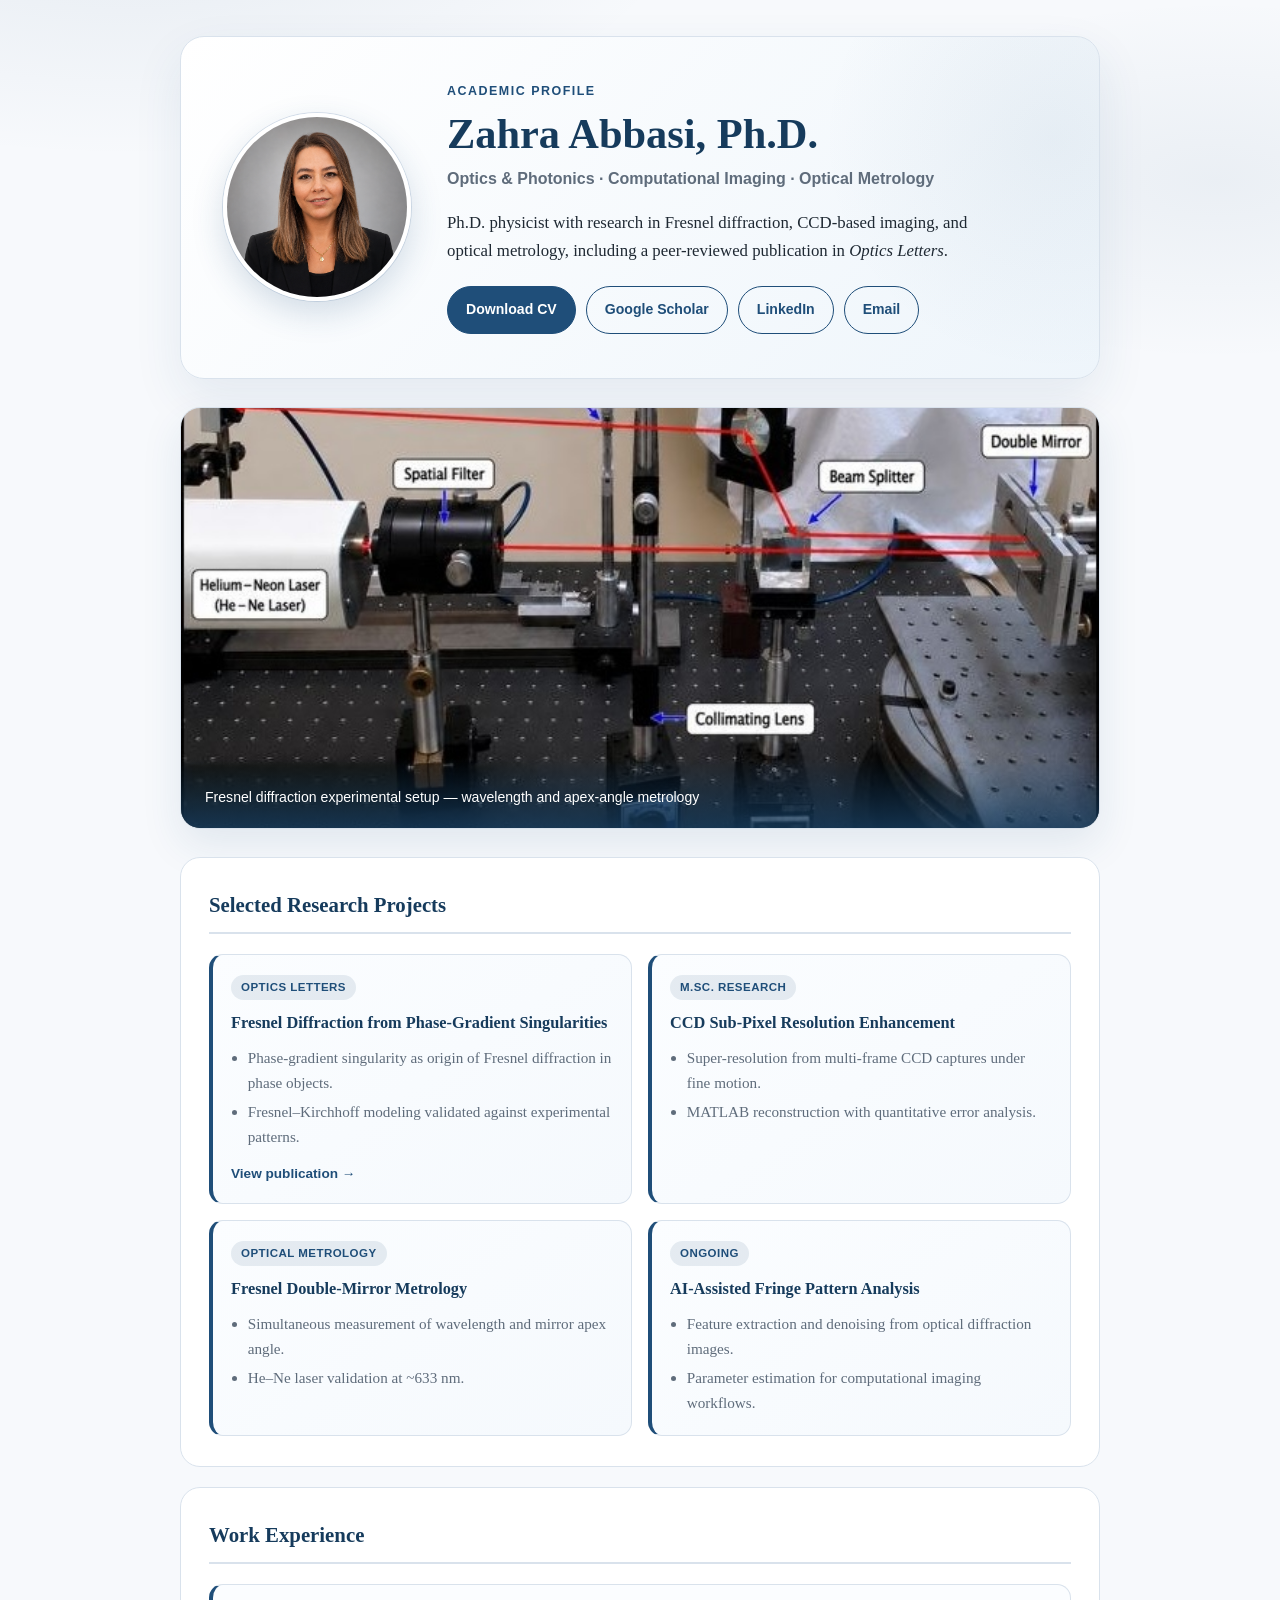
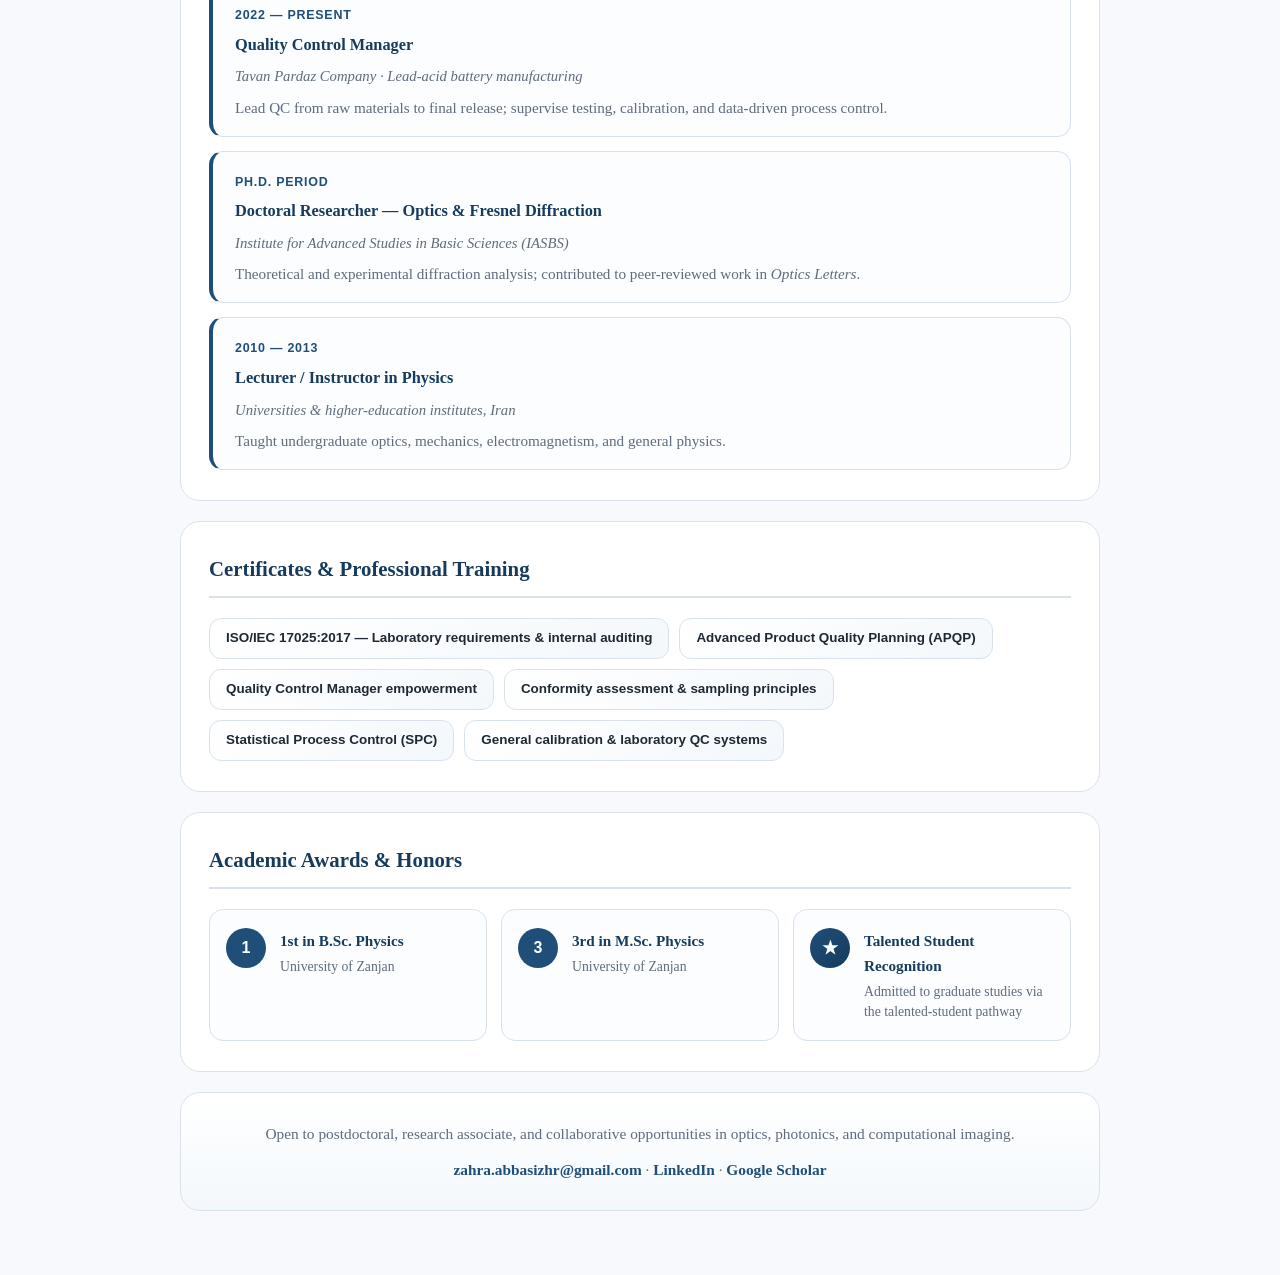
==== index.html @ 2bf6a5a3 "initial version" ====
<!DOCTYPE html>
<html lang="en">
<head>
  <meta charset="UTF-8" />
  <meta name="viewport" content="width=device-width, initial-scale=1.0" />
  <title>Zahra Abbasi, Ph.D. | Optics & Photonics</title>
  <meta
    name="description"
    content="Academic profile of Zahra Abbasi, Ph.D. — optics, photonics, computational imaging, and optical metrology."
  />
  <link rel="stylesheet" href="style.css" />
</head>
<body>
  <div class="ambient" aria-hidden="true"></div>

  <main class="page">
    <section class="hero reveal">
      <div class="hero-portrait reveal-child" style="--delay: 0.1s">
        <img
          src="resources/profile_image.png"
          alt="Zahra Abbasi, Ph.D."
          width="200"
          height="200"
          onerror="this.onerror=null;this.src='resources/profile.svg'"
        />
      </div>

      <div class="hero-content">
        <p class="eyebrow reveal-child" style="--delay: 0.15s">Academic Profile</p>
        <h1 class="reveal-child" style="--delay: 0.2s">Zahra Abbasi, Ph.D.</h1>
        <h2 class="reveal-child" style="--delay: 0.25s">
          Optics &amp; Photonics · Computational Imaging · Optical Metrology
        </h2>

        <p class="summary reveal-child" style="--delay: 0.3s">
          Ph.D. physicist with research in Fresnel diffraction, CCD-based imaging, and optical
          metrology, including a peer-reviewed publication in <em>Optics Letters</em>.
        </p>

        <div class="buttons reveal-child" style="--delay: 0.35s">
          <a href="resources/Zahra_Abbasi_Academic_CV.pdf" class="button primary" download>
            Download CV
          </a>
          <a href="https://scholar.google.ca/citations?user=mczxjv4AAAAJ" class="button" target="_blank" rel="noopener">
            Google Scholar
          </a>
          <a href="https://www.linkedin.com/in/abbasizhr/" class="button" target="_blank" rel="noopener">
            LinkedIn
          </a>
          <a href="mailto:zahra.abbasizhr@gmail.com" class="button">
            Email
          </a>
        </div>
      </div>
    </section>

    <figure class="setup reveal">
      <div class="setup-frame">
        <img
          src="resources/setup.jpeg"
          alt="Fresnel diffraction experimental setup"
          width="1200"
          height="500"
          onerror="this.onerror=null;this.src='resources/setup.svg'"
        />
        <figcaption class="setup-caption">
          Fresnel diffraction experimental setup — wavelength and apex-angle metrology
        </figcaption>
      </div>
    </figure>

    <section class="section reveal">
      <h3>Selected Research Projects</h3>
      <div class="grid projects">
        <article class="project-card reveal-child" style="--delay: 0.05s">
          <span class="tag">Optics Letters</span>
          <h4>Fresnel Diffraction from Phase-Gradient Singularities</h4>
          <ul>
            <li>Phase-gradient singularity as origin of Fresnel diffraction in phase objects.</li>
            <li>Fresnel–Kirchhoff modeling validated against experimental patterns.</li>
          </ul>
          <a href="https://doi.org/10.1364/OL.43.002840" target="_blank" rel="noopener">View publication →</a>
        </article>

        <article class="project-card reveal-child" style="--delay: 0.1s">
          <span class="tag">M.Sc. Research</span>
          <h4>CCD Sub-Pixel Resolution Enhancement</h4>
          <ul>
            <li>Super-resolution from multi-frame CCD captures under fine motion.</li>
            <li>MATLAB reconstruction with quantitative error analysis.</li>
          </ul>
        </article>

        <article class="project-card reveal-child" style="--delay: 0.15s">
          <span class="tag">Optical Metrology</span>
          <h4>Fresnel Double-Mirror Metrology</h4>
          <ul>
            <li>Simultaneous measurement of wavelength and mirror apex angle.</li>
            <li>He–Ne laser validation at ~633 nm.</li>
          </ul>
        </article>

        <article class="project-card reveal-child" style="--delay: 0.2s">
          <span class="tag">Ongoing</span>
          <h4>AI-Assisted Fringe Pattern Analysis</h4>
          <ul>
            <li>Feature extraction and denoising from optical diffraction images.</li>
            <li>Parameter estimation for computational imaging workflows.</li>
          </ul>
        </article>
      </div>
    </section>

    <section class="section reveal">
      <h3>Work Experience</h3>
      <div class="timeline">
        <article class="timeline-item reveal-child" style="--delay: 0.05s">
          <div class="timeline-meta">
            <span class="timeline-date">2022 — Present</span>
          </div>
          <h4>Quality Control Manager</h4>
          <p class="timeline-org">Tavan Pardaz Company · Lead-acid battery manufacturing</p>
          <p>Lead QC from raw materials to final release; supervise testing, calibration, and data-driven process control.</p>
        </article>

        <article class="timeline-item reveal-child" style="--delay: 0.1s">
          <div class="timeline-meta">
            <span class="timeline-date">Ph.D. period</span>
          </div>
          <h4>Doctoral Researcher — Optics &amp; Fresnel Diffraction</h4>
          <p class="timeline-org">Institute for Advanced Studies in Basic Sciences (IASBS)</p>
          <p>Theoretical and experimental diffraction analysis; contributed to peer-reviewed work in <em>Optics Letters</em>.</p>
        </article>

        <article class="timeline-item reveal-child" style="--delay: 0.15s">
          <div class="timeline-meta">
            <span class="timeline-date">2010 — 2013</span>
          </div>
          <h4>Lecturer / Instructor in Physics</h4>
          <p class="timeline-org">Universities &amp; higher-education institutes, Iran</p>
          <p>Taught undergraduate optics, mechanics, electromagnetism, and general physics.</p>
        </article>
      </div>
    </section>

    <section class="section reveal">
      <h3>Certificates &amp; Professional Training</h3>
      <div class="chip-grid">
        <span class="chip reveal-child" style="--delay: 0.05s">ISO/IEC 17025:2017 — Laboratory requirements &amp; internal auditing</span>
        <span class="chip reveal-child" style="--delay: 0.08s">Advanced Product Quality Planning (APQP)</span>
        <span class="chip reveal-child" style="--delay: 0.11s">Quality Control Manager empowerment</span>
        <span class="chip reveal-child" style="--delay: 0.14s">Conformity assessment &amp; sampling principles</span>
        <span class="chip reveal-child" style="--delay: 0.17s">Statistical Process Control (SPC)</span>
        <span class="chip reveal-child" style="--delay: 0.2s">General calibration &amp; laboratory QC systems</span>
      </div>
    </section>

    <section class="section reveal">
      <h3>Academic Awards &amp; Honors</h3>
      <div class="honors-grid">
        <article class="honor-card reveal-child" style="--delay: 0.05s">
          <span class="honor-icon" aria-hidden="true">1</span>
          <div>
            <h4>1st in B.Sc. Physics</h4>
            <p>University of Zanjan</p>
          </div>
        </article>

        <article class="honor-card reveal-child" style="--delay: 0.1s">
          <span class="honor-icon" aria-hidden="true">3</span>
          <div>
            <h4>3rd in M.Sc. Physics</h4>
            <p>University of Zanjan</p>
          </div>
        </article>

        <article class="honor-card reveal-child" style="--delay: 0.15s">
          <span class="honor-icon honor-icon-star" aria-hidden="true">★</span>
          <div>
            <h4>Talented Student Recognition</h4>
            <p>Admitted to graduate studies via the talented-student pathway</p>
          </div>
        </article>
      </div>
    </section>

    <footer class="footer reveal">
      <p>
        Open to postdoctoral, research associate, and collaborative opportunities in optics,
        photonics, and computational imaging.
      </p>
      <p class="footer-links">
        <a href="mailto:zahra.abbasizhr@gmail.com">zahra.abbasizhr@gmail.com</a>
        <span aria-hidden="true">·</span>
        <a href="https://www.linkedin.com/in/abbasizhr/" target="_blank" rel="noopener">LinkedIn</a>
        <span aria-hidden="true">·</span>
        <a href="https://scholar.google.ca/citations?user=mczxjv4AAAAJ" target="_blank" rel="noopener">Google Scholar</a>
      </p>
    </footer>
  </main>

  <script src="script.js"></script>
</body>
</html>
---- style.css ----
:root {
  --bg: #f7f9fc;
  --text: #1f2933;
  --muted: #5f6c7b;
  --accent: #1f4e79;
  --accent-dark: #163b5c;
  --accent-glow: rgba(31, 78, 121, 0.18);
  --card: #ffffff;
  --border: #d9e2ec;
  --ease-out: cubic-bezier(0.22, 1, 0.36, 1);
  --ease-spring: cubic-bezier(0.34, 1.56, 0.64, 1);
}

*,
*::before,
*::after {
  box-sizing: border-box;
}

html {
  scroll-behavior: smooth;
}

body {
  margin: 0;
  font-family: Georgia, "Times New Roman", serif;
  background: var(--bg);
  color: var(--text);
  line-height: 1.65;
  overflow-x: hidden;
}

.ambient {
  position: fixed;
  inset: 0;
  pointer-events: none;
  z-index: -1;
  background:
    radial-gradient(ellipse 80% 50% at 10% -10%, rgba(31, 78, 121, 0.08), transparent 55%),
    radial-gradient(ellipse 60% 40% at 95% 20%, rgba(31, 78, 121, 0.06), transparent 50%),
    var(--bg);
  animation: ambientShift 18s ease-in-out infinite alternate;
}

@keyframes ambientShift {
  from { opacity: 0.85; }
  to { opacity: 1; }
}

.page {
  max-width: 960px;
  margin: 0 auto;
  padding: 36px 20px 64px;
}

/* ── Hero ── */

.hero {
  display: grid;
  grid-template-columns: auto 1fr;
  gap: 36px;
  align-items: center;
  background: linear-gradient(135deg, #ffffff 0%, #eef5fb 100%);
  border: 1px solid var(--border);
  border-radius: 24px;
  padding: 44px 42px;
  margin-bottom: 28px;
  box-shadow: 0 20px 50px rgba(31, 78, 121, 0.09);
  position: relative;
  overflow: hidden;
}

.hero::after {
  content: "";
  position: absolute;
  top: -40%;
  right: -20%;
  width: 50%;
  height: 140%;
  background: radial-gradient(circle, rgba(31, 78, 121, 0.06) 0%, transparent 70%);
  pointer-events: none;
}

.hero-portrait {
  position: relative;
  z-index: 1;
  flex-shrink: 0;
}

.hero-portrait img {
  display: block;
  width: 188px;
  height: 188px;
  object-fit: cover;
  border-radius: 50%;
  border: 4px solid #ffffff;
  box-shadow:
    0 12px 32px rgba(31, 78, 121, 0.18),
    0 0 0 1px var(--border);
  transition: transform 0.5s var(--ease-out), box-shadow 0.5s var(--ease-out);
}

.hero-portrait:hover img {
  transform: scale(1.03);
  box-shadow:
    0 16px 40px rgba(31, 78, 121, 0.22),
    0 0 0 1px rgba(31, 78, 121, 0.2);
}

.hero-content {
  position: relative;
  z-index: 1;
  min-width: 0;
}

.eyebrow {
  margin: 0 0 8px;
  color: var(--accent);
  font-family: Arial, Helvetica, sans-serif;
  font-size: 0.78rem;
  font-weight: 700;
  letter-spacing: 0.12em;
  text-transform: uppercase;
}

h1 {
  margin: 0;
  font-size: 2.65rem;
  line-height: 1.12;
  color: var(--accent-dark);
}

h2 {
  margin: 10px 0 18px;
  font-family: Arial, Helvetica, sans-serif;
  font-size: 1rem;
  font-weight: 600;
  color: var(--muted);
  line-height: 1.5;
}

.summary {
  max-width: 560px;
  font-size: 1.05rem;
  margin: 0 0 22px;
}

.buttons {
  display: flex;
  flex-wrap: wrap;
  gap: 10px;
}

.button {
  display: inline-block;
  padding: 11px 18px;
  border-radius: 999px;
  border: 1px solid var(--accent);
  color: var(--accent);
  text-decoration: none;
  font-family: Arial, Helvetica, sans-serif;
  font-size: 0.88rem;
  font-weight: 700;
  transition:
    background 0.25s var(--ease-out),
    color 0.25s var(--ease-out),
    transform 0.25s var(--ease-spring),
    box-shadow 0.25s var(--ease-out),
    border-color 0.25s var(--ease-out);
}

.button:hover {
  background: var(--accent);
  color: #ffffff;
  transform: translateY(-2px);
  box-shadow: 0 8px 20px var(--accent-glow);
}

.button.primary {
  background: var(--accent);
  color: #ffffff;
  position: relative;
  overflow: hidden;
}

.button.primary::after {
  content: "";
  position: absolute;
  inset: 0;
  background: linear-gradient(
    105deg,
    transparent 40%,
    rgba(255, 255, 255, 0.22) 50%,
    transparent 60%
  );
  transform: translateX(-120%);
  transition: transform 0.6s var(--ease-out);
}

.button.primary:hover::after {
  transform: translateX(120%);
}

.button.primary:hover {
  background: var(--accent-dark);
  border-color: var(--accent-dark);
}

/* ── Setup image ── */

.setup {
  margin: 0 0 28px;
}

.setup-frame {
  position: relative;
  border-radius: 20px;
  overflow: hidden;
  border: 1px solid var(--border);
  box-shadow: 0 16px 40px rgba(31, 78, 121, 0.1);
  background: #eef5fb;
}

.setup-frame img {
  display: block;
  width: 100%;
  height: auto;
  max-height: 420px;
  object-fit: cover;
  transition: transform 8s var(--ease-out);
}

.setup-frame:hover img {
  transform: scale(1.04);
}

.setup-caption {
  position: absolute;
  bottom: 0;
  left: 0;
  right: 0;
  margin: 0;
  padding: 28px 24px 18px;
  font-family: Arial, Helvetica, sans-serif;
  font-size: 0.88rem;
  color: #ffffff;
  background: linear-gradient(to top, rgba(22, 59, 92, 0.82), transparent);
}

/* ── Sections ── */

.section {
  background: var(--card);
  border: 1px solid var(--border);
  border-radius: 20px;
  padding: 30px 28px;
  margin-bottom: 20px;
  transition: box-shadow 0.4s var(--ease-out), border-color 0.4s var(--ease-out);
}

.section:hover {
  box-shadow: 0 12px 36px rgba(31, 78, 121, 0.07);
}

h3 {
  margin: 0 0 20px;
  color: var(--accent-dark);
  font-size: 1.3rem;
  border-bottom: 2px solid var(--border);
  padding-bottom: 10px;
}

h4 {
  margin: 0 0 6px;
  color: var(--accent-dark);
  font-size: 1.02rem;
}

p {
  margin: 0 0 10px;
}

.grid {
  display: grid;
  gap: 16px;
}

.grid.projects {
  grid-template-columns: repeat(2, minmax(0, 1fr));
}

/* ── Project cards ── */

.project-card {
  border: 1px solid var(--border);
  border-left: 4px solid var(--accent);
  background: linear-gradient(145deg, #fbfdff, #f5f9fd);
  padding: 18px 18px 16px;
  border-radius: 14px;
  transition:
    transform 0.35s var(--ease-spring),
    box-shadow 0.35s var(--ease-out),
    border-color 0.35s var(--ease-out);
}

.project-card:hover {
  transform: translateY(-4px);
  box-shadow: 0 14px 32px rgba(31, 78, 121, 0.12);
  border-left-color: var(--accent-dark);
}

.tag {
  display: inline-block;
  margin-bottom: 10px;
  padding: 3px 10px;
  border-radius: 999px;
  background: rgba(31, 78, 121, 0.1);
  color: var(--accent);
  font-family: Arial, Helvetica, sans-serif;
  font-size: 0.72rem;
  font-weight: 700;
  letter-spacing: 0.04em;
  text-transform: uppercase;
}

.project-card ul {
  margin: 8px 0 0;
  padding-left: 1.1em;
  font-size: 0.95rem;
  color: var(--muted);
}

.project-card li {
  margin-bottom: 4px;
}

.project-card a {
  display: inline-block;
  margin-top: 10px;
  color: var(--accent);
  font-family: Arial, Helvetica, sans-serif;
  font-size: 0.85rem;
  font-weight: 700;
  text-decoration: none;
  transition: transform 0.2s var(--ease-out);
}

.project-card a:hover {
  text-decoration: underline;
  transform: translateX(3px);
}

/* ── Timeline (work experience) ── */

.timeline {
  display: flex;
  flex-direction: column;
  gap: 14px;
}

.timeline-item {
  position: relative;
  padding: 16px 18px 16px 22px;
  border-radius: 14px;
  background: #fbfdff;
  border: 1px solid var(--border);
  border-left: 4px solid var(--accent);
  transition:
    transform 0.3s var(--ease-out),
    box-shadow 0.3s var(--ease-out);
}

.timeline-item:hover {
  transform: translateX(4px);
  box-shadow: 0 8px 24px rgba(31, 78, 121, 0.08);
}

.timeline-meta {
  margin-bottom: 4px;
}

.timeline-date {
  font-family: Arial, Helvetica, sans-serif;
  font-size: 0.78rem;
  font-weight: 700;
  letter-spacing: 0.06em;
  text-transform: uppercase;
  color: var(--accent);
}

.timeline-org {
  font-size: 0.92rem;
  color: var(--muted);
  font-style: italic;
  margin-bottom: 6px !important;
}

.timeline-item p:last-child {
  margin-bottom: 0;
  font-size: 0.95rem;
  color: var(--muted);
}

/* ── Certificate chips ── */

.chip-grid {
  display: flex;
  flex-wrap: wrap;
  gap: 10px;
}

.chip {
  display: inline-flex;
  align-items: center;
  padding: 10px 16px;
  border-radius: 12px;
  border: 1px solid var(--border);
  background: linear-gradient(135deg, #ffffff, #f3f8fc);
  font-family: Arial, Helvetica, sans-serif;
  font-size: 0.84rem;
  font-weight: 600;
  color: var(--text);
  line-height: 1.4;
  transition:
    transform 0.3s var(--ease-spring),
    box-shadow 0.3s var(--ease-out),
    border-color 0.3s var(--ease-out),
    background 0.3s var(--ease-out);
}

.chip:hover {
  transform: translateY(-3px) scale(1.02);
  border-color: rgba(31, 78, 121, 0.35);
  box-shadow: 0 8px 20px rgba(31, 78, 121, 0.1);
  background: linear-gradient(135deg, #ffffff, #eaf2fa);
}

/* ── Honors ── */

.honors-grid {
  display: grid;
  grid-template-columns: repeat(3, minmax(0, 1fr));
  gap: 14px;
}

.honor-card {
  display: flex;
  align-items: flex-start;
  gap: 14px;
  padding: 18px 16px;
  border-radius: 14px;
  border: 1px solid var(--border);
  background: #fbfdff;
  transition:
    transform 0.35s var(--ease-spring),
    box-shadow 0.35s var(--ease-out);
}

.honor-card:hover {
  transform: translateY(-4px);
  box-shadow: 0 12px 28px rgba(31, 78, 121, 0.1);
}

.honor-icon {
  flex-shrink: 0;
  display: flex;
  align-items: center;
  justify-content: center;
  width: 40px;
  height: 40px;
  border-radius: 50%;
  background: var(--accent);
  color: #ffffff;
  font-family: Arial, Helvetica, sans-serif;
  font-size: 1rem;
  font-weight: 800;
  transition: transform 0.4s var(--ease-spring);
}

.honor-card:hover .honor-icon {
  transform: rotate(-8deg) scale(1.1);
}

.honor-icon-star {
  font-size: 1.1rem;
  background: linear-gradient(135deg, var(--accent), var(--accent-dark));
}

.honor-card h4 {
  font-size: 0.95rem;
  margin-bottom: 4px;
}

.honor-card p {
  margin: 0;
  font-size: 0.86rem;
  color: var(--muted);
  line-height: 1.45;
}

/* ── Footer ── */

.footer {
  text-align: center;
  padding: 28px 20px;
  border-radius: 20px;
  border: 1px solid var(--border);
  background: linear-gradient(180deg, #ffffff, #f3f8fc);
}

.footer p {
  margin: 0 0 10px;
  color: var(--muted);
  font-size: 0.96rem;
}

.footer-links {
  margin-bottom: 0 !important;
}

.footer a {
  color: var(--accent);
  font-weight: 700;
  text-decoration: none;
  transition: color 0.2s ease;
}

.footer a:hover {
  color: var(--accent-dark);
  text-decoration: underline;
}

/* ── Scroll & load animations ── */

.reveal,
.reveal-child {
  opacity: 0;
  transform: translateY(24px);
}

.reveal.is-visible,
.reveal.is-visible .reveal-child,
.reveal-child.is-visible {
  opacity: 1;
  transform: translateY(0);
  transition:
    opacity 0.7s var(--ease-out),
    transform 0.7s var(--ease-out);
  transition-delay: var(--delay, 0s);
}

.hero.reveal.is-visible {
  animation: heroGlow 1.2s var(--ease-out) forwards;
}

@keyframes heroGlow {
  from { box-shadow: 0 20px 50px rgba(31, 78, 121, 0.04); }
  to { box-shadow: 0 20px 50px rgba(31, 78, 121, 0.09); }
}

/* ── Responsive ── */

@media (max-width: 760px) {
  .page {
    padding: 20px 14px 48px;
  }

  .hero {
    grid-template-columns: 1fr;
    text-align: center;
    padding: 32px 24px;
    gap: 24px;
  }

  .hero-portrait {
    justify-self: center;
  }

  .hero-portrait img {
    width: 160px;
    height: 160px;
  }

  .summary {
    margin-left: auto;
    margin-right: auto;
  }

  .buttons {
    justify-content: center;
  }

  h1 {
    font-size: 2.1rem;
  }

  .grid.projects {
    grid-template-columns: 1fr;
  }

  .honors-grid {
    grid-template-columns: 1fr;
  }

  .section {
    padding: 22px 18px;
  }

  .setup-caption {
    font-size: 0.8rem;
    padding: 22px 16px 14px;
  }
}

/* ── Reduced motion ── */

@media (prefers-reduced-motion: reduce) {
  html {
    scroll-behavior: auto;
  }

  .ambient {
    animation: none;
  }

  .reveal,
  .reveal-child {
    opacity: 1;
    transform: none;
  }

  .setup-frame img,
  .hero-portrait img,
  .project-card,
  .timeline-item,
  .chip,
  .honor-card,
  .button,
  .section {
    transition: none !important;
  }

  .setup-frame:hover img {
    transform: none;
  }
}
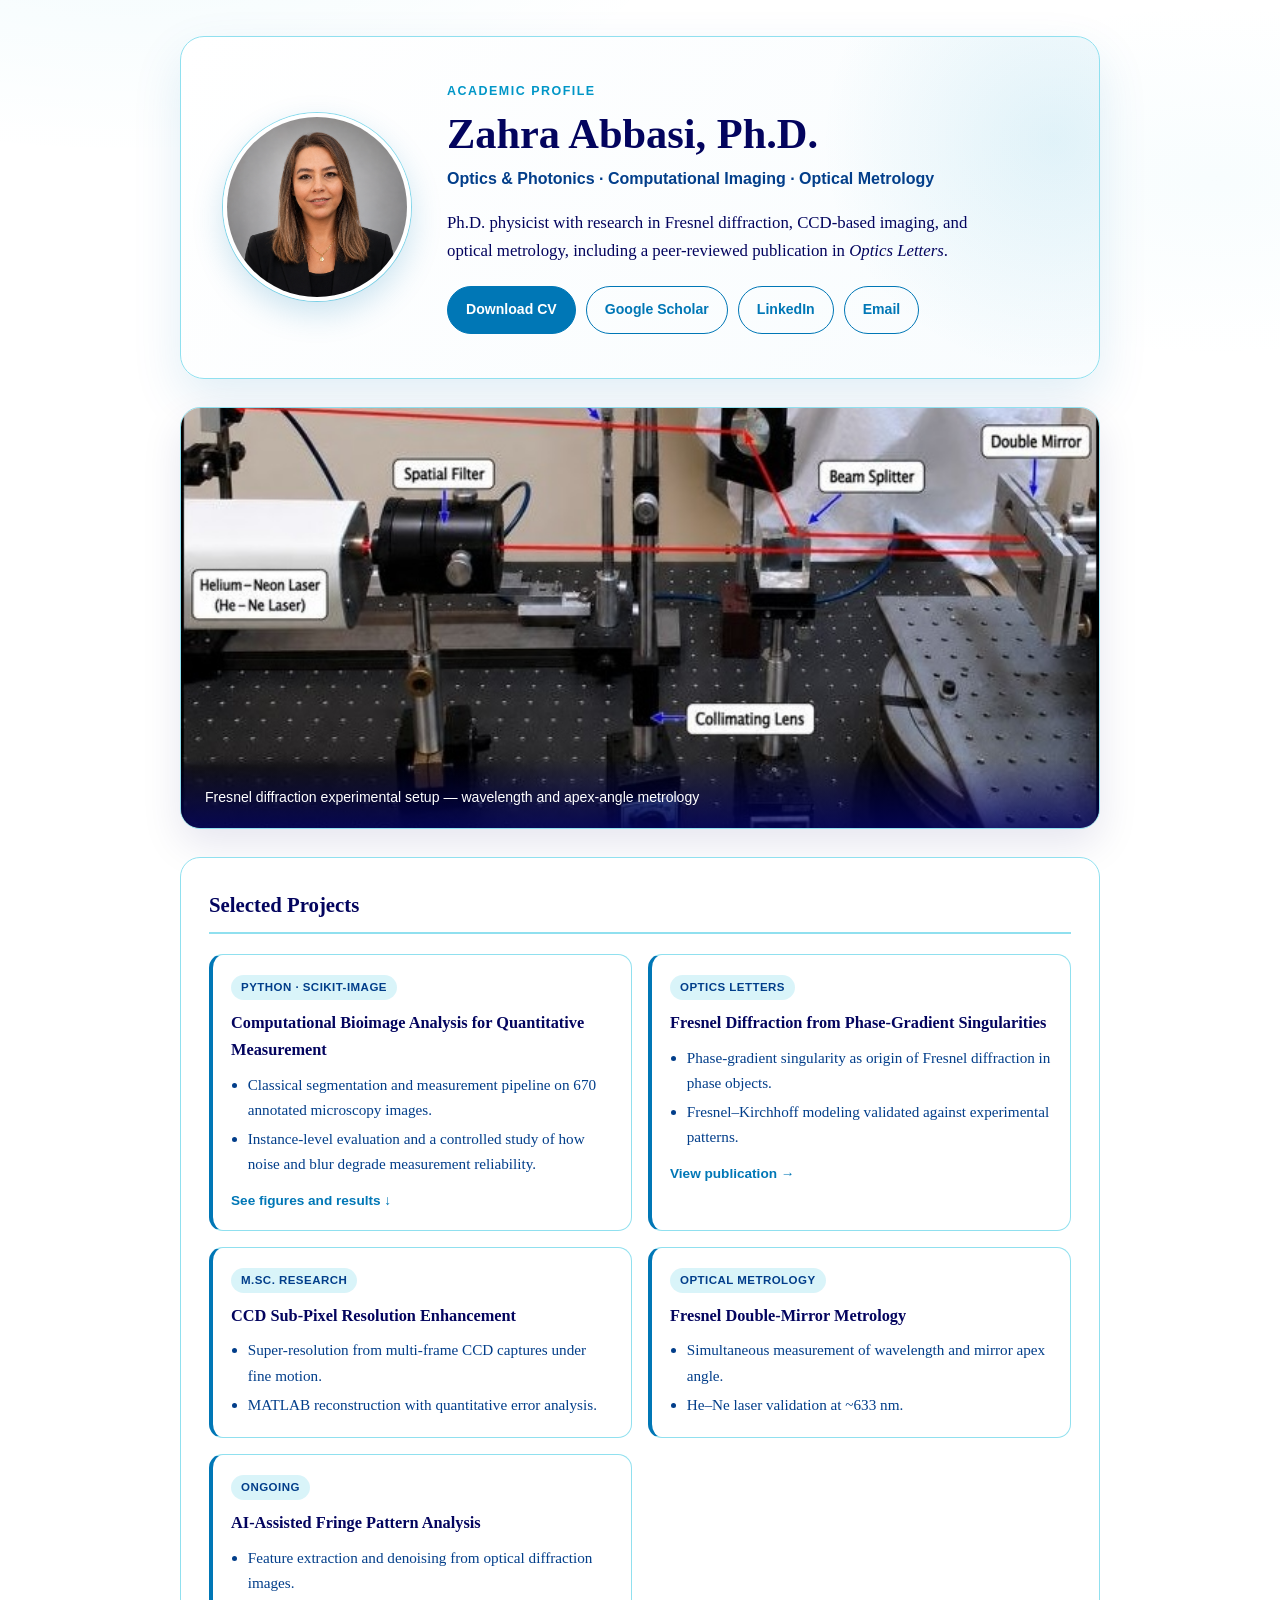
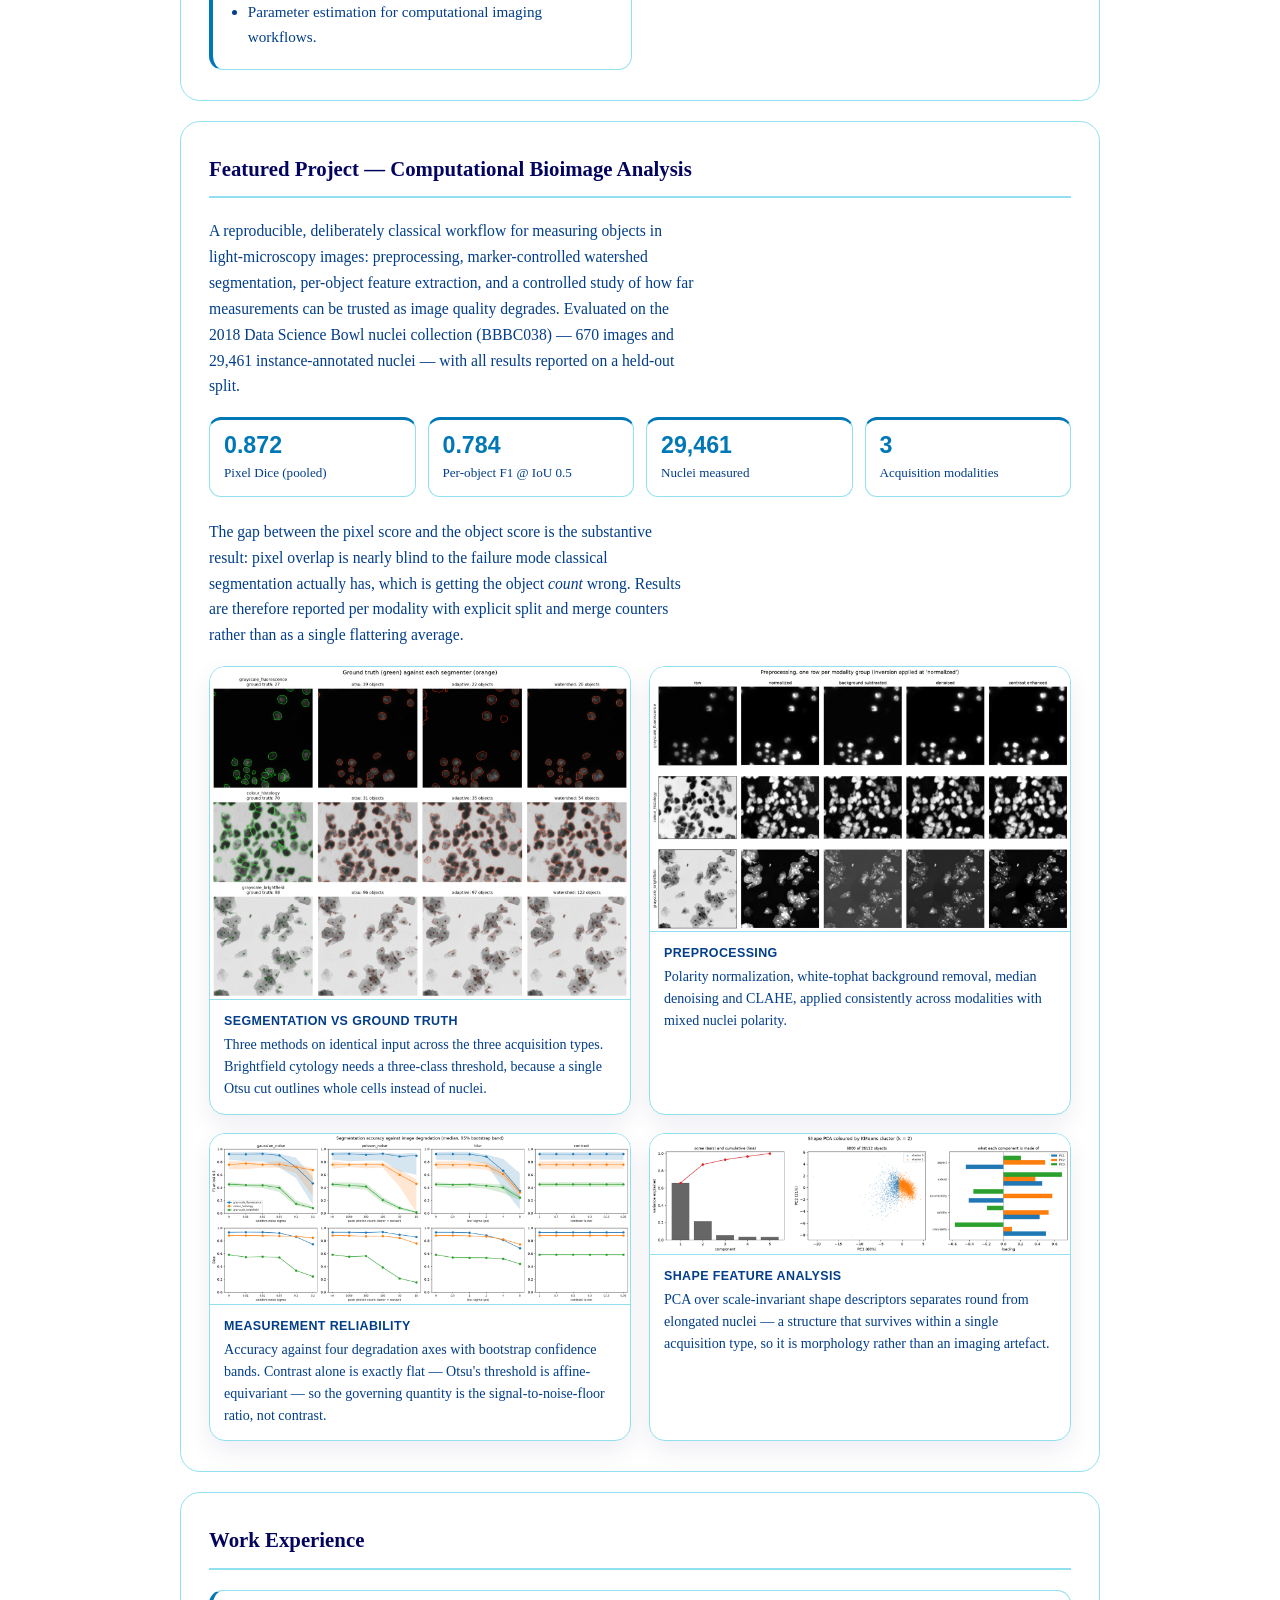
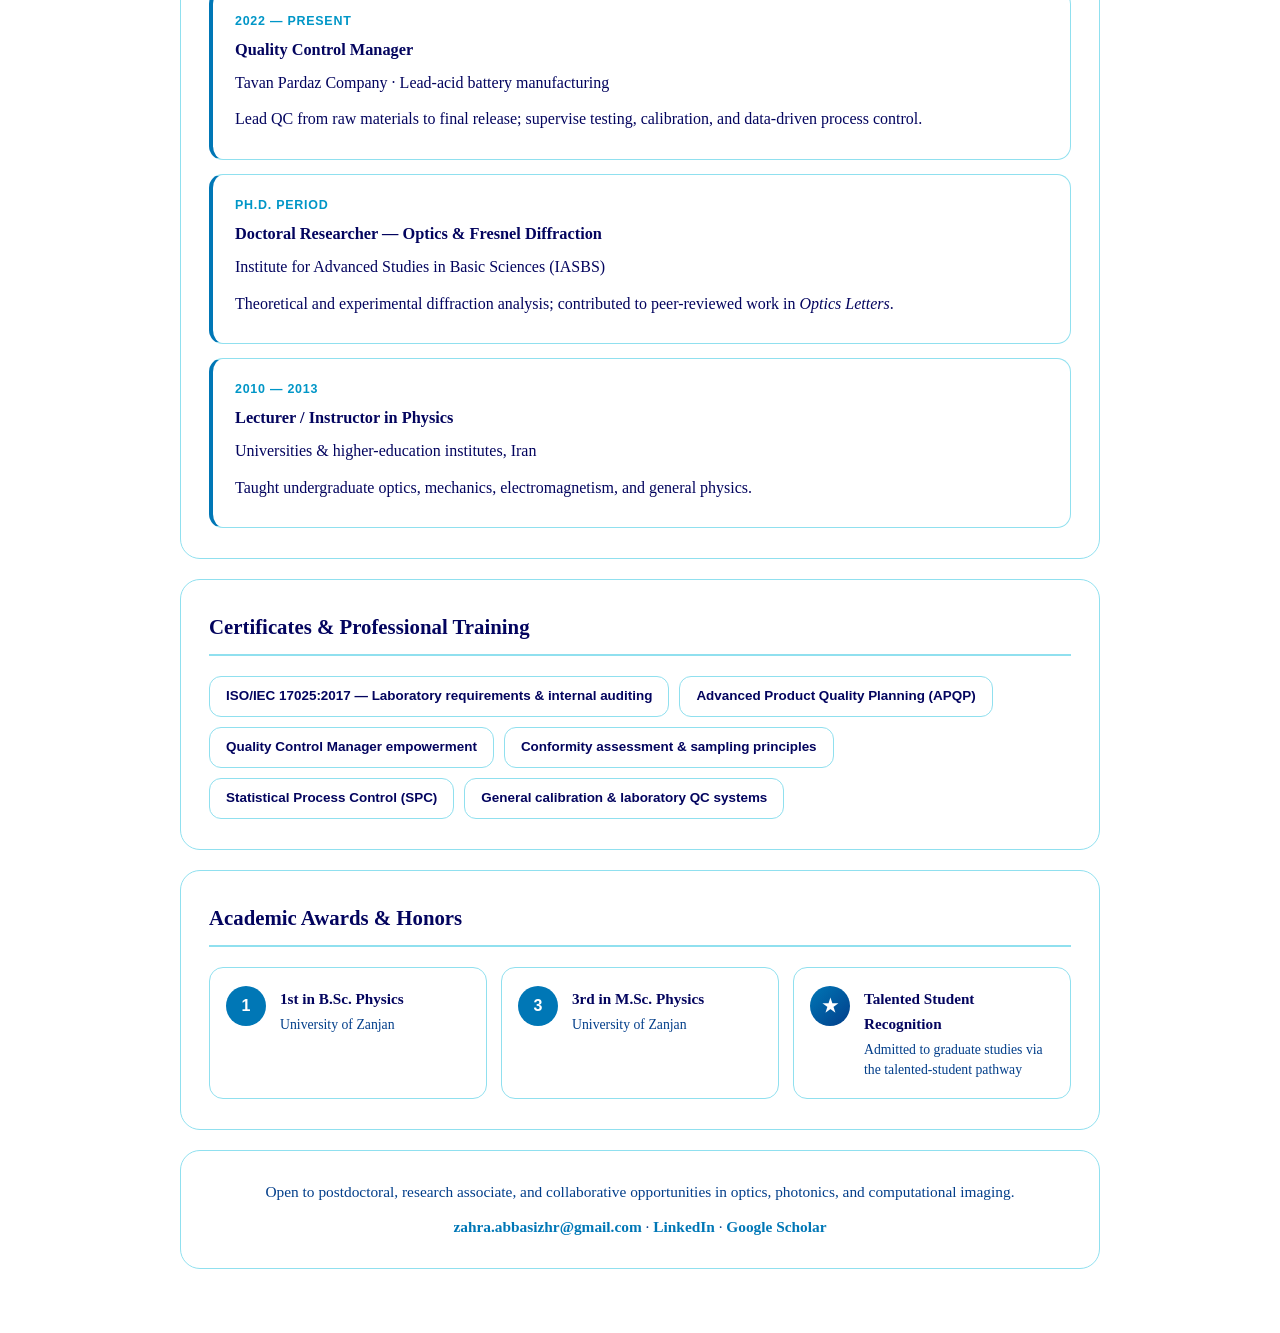
==== commit ac86fce2: "added computational bioimage analysis project with figure gallery + click-to-enlarge lightbox + rena" ====
--- a/index.html
+++ b/index.html
@@ -8,6 +8,8 @@
     name="description"
     content="Academic profile of Zahra Abbasi, Ph.D. — optics, photonics, computational imaging, and optical metrology."
   />
+  <link rel="icon" href="favicon.svg" type="image/svg+xml" />
+  <link rel="apple-touch-icon" href="favicon.svg" />
   <link rel="stylesheet" href="style.css" />
 </head>
 <body>
@@ -70,9 +72,19 @@
     </figure>
 
     <section class="section reveal">
-      <h3>Selected Research Projects</h3>
+      <h3>Selected Projects</h3>
       <div class="grid projects">
         <article class="project-card reveal-child" style="--delay: 0.05s">
+          <span class="tag">Python · scikit-image</span>
+          <h4>Computational Bioimage Analysis for Quantitative Measurement</h4>
+          <ul>
+            <li>Classical segmentation and measurement pipeline on 670 annotated microscopy images.</li>
+            <li>Instance-level evaluation and a controlled study of how noise and blur degrade measurement reliability.</li>
+          </ul>
+          <a href="#bioimage">See figures and results &darr;</a>
+        </article>
+
+        <article class="project-card reveal-child" style="--delay: 0.1s">
           <span class="tag">Optics Letters</span>
           <h4>Fresnel Diffraction from Phase-Gradient Singularities</h4>
           <ul>
@@ -82,7 +94,7 @@
           <a href="https://doi.org/10.1364/OL.43.002840" target="_blank" rel="noopener">View publication →</a>
         </article>
 
-        <article class="project-card reveal-child" style="--delay: 0.1s">
+        <article class="project-card reveal-child" style="--delay: 0.15s">
           <span class="tag">M.Sc. Research</span>
           <h4>CCD Sub-Pixel Resolution Enhancement</h4>
           <ul>
@@ -91,7 +103,7 @@
           </ul>
         </article>
 
-        <article class="project-card reveal-child" style="--delay: 0.15s">
+        <article class="project-card reveal-child" style="--delay: 0.2s">
           <span class="tag">Optical Metrology</span>
           <h4>Fresnel Double-Mirror Metrology</h4>
           <ul>
@@ -100,7 +112,7 @@
           </ul>
         </article>
 
-        <article class="project-card reveal-child" style="--delay: 0.2s">
+        <article class="project-card reveal-child" style="--delay: 0.25s">
           <span class="tag">Ongoing</span>
           <h4>AI-Assisted Fringe Pattern Analysis</h4>
           <ul>
@@ -108,6 +120,92 @@
             <li>Parameter estimation for computational imaging workflows.</li>
           </ul>
         </article>
+      </div>
+    </section>
+
+    <section class="section reveal" id="bioimage">
+      <h3>Featured Project — Computational Bioimage Analysis</h3>
+      <p class="section-intro">
+        A reproducible, deliberately classical workflow for measuring objects in light-microscopy
+        images: preprocessing, marker-controlled watershed segmentation, per-object feature
+        extraction, and a controlled study of how far measurements can be trusted as image quality
+        degrades. Evaluated on the 2018 Data Science Bowl nuclei collection (BBBC038) — 670 images
+        and 29,461 instance-annotated nuclei — with all results reported on a held-out split.
+      </p>
+
+      <div class="metric-row">
+        <div class="metric reveal-child" style="--delay: 0.05s">
+          <span class="metric-value">0.872</span>
+          <span class="metric-label">Pixel Dice (pooled)</span>
+        </div>
+        <div class="metric reveal-child" style="--delay: 0.08s">
+          <span class="metric-value">0.784</span>
+          <span class="metric-label">Per-object F1 @ IoU 0.5</span>
+        </div>
+        <div class="metric reveal-child" style="--delay: 0.11s">
+          <span class="metric-value">29,461</span>
+          <span class="metric-label">Nuclei measured</span>
+        </div>
+        <div class="metric reveal-child" style="--delay: 0.14s">
+          <span class="metric-value">3</span>
+          <span class="metric-label">Acquisition modalities</span>
+        </div>
+      </div>
+
+      <p class="section-intro">
+        The gap between the pixel score and the object score is the substantive result: pixel
+        overlap is nearly blind to the failure mode classical segmentation actually has, which is
+        getting the object <em>count</em> wrong. Results are therefore reported per modality with
+        explicit split and merge counters rather than as a single flattering average.
+      </p>
+
+      <div class="figure-grid">
+        <figure class="figure-card reveal-child" style="--delay: 0.05s">
+          <button type="button" class="figure-zoom" aria-label="Enlarge: segmentation compared against ground truth">
+            <img src="resources/bioimage_segmentation.jpg" alt="Ground-truth nuclei outlines compared against three segmentation methods across fluorescence, histology and brightfield images" loading="lazy" />
+          </button>
+          <figcaption>
+            <strong>Segmentation vs ground truth</strong>
+            Three methods on identical input across the three acquisition types. Brightfield
+            cytology needs a three-class threshold, because a single Otsu cut outlines whole cells
+            instead of nuclei.
+          </figcaption>
+        </figure>
+
+        <figure class="figure-card reveal-child" style="--delay: 0.1s">
+          <button type="button" class="figure-zoom" aria-label="Enlarge: preprocessing stages">
+            <img src="resources/bioimage_preprocessing.jpg" alt="Raw, normalized, background-corrected, denoised and contrast-enhanced versions of a microscopy image" loading="lazy" />
+          </button>
+          <figcaption>
+            <strong>Preprocessing</strong>
+            Polarity normalization, white-tophat background removal, median denoising and CLAHE,
+            applied consistently across modalities with mixed nuclei polarity.
+          </figcaption>
+        </figure>
+
+        <figure class="figure-card reveal-child" style="--delay: 0.15s">
+          <button type="button" class="figure-zoom" aria-label="Enlarge: measurement reliability curves">
+            <img src="resources/bioimage_robustness.png" alt="Segmentation accuracy curves against increasing noise, blur and contrast reduction, with bootstrap confidence bands" loading="lazy" />
+          </button>
+          <figcaption>
+            <strong>Measurement reliability</strong>
+            Accuracy against four degradation axes with bootstrap confidence bands. Contrast alone
+            is exactly flat — Otsu's threshold is affine-equivariant — so the governing quantity is
+            the signal-to-noise-floor ratio, not contrast.
+          </figcaption>
+        </figure>
+
+        <figure class="figure-card reveal-child" style="--delay: 0.2s">
+          <button type="button" class="figure-zoom" aria-label="Enlarge: shape feature analysis">
+            <img src="resources/bioimage_pca.png" alt="Principal component analysis of nucleus shape features with k-means clusters" loading="lazy" />
+          </button>
+          <figcaption>
+            <strong>Shape feature analysis</strong>
+            PCA over scale-invariant shape descriptors separates round from elongated nuclei — a
+            structure that survives within a single acquisition type, so it is morphology rather
+            than an imaging artefact.
+          </figcaption>
+        </figure>
       </div>
     </section>
 
@@ -199,6 +297,14 @@
     </footer>
   </main>
 
+  <div class="lightbox" id="lightbox" hidden>
+    <button type="button" class="lightbox-close" id="lightbox-close" aria-label="Close enlarged image">&times;</button>
+    <figure class="lightbox-inner">
+      <img id="lightbox-img" src="" alt="" />
+      <figcaption id="lightbox-caption"></figcaption>
+    </figure>
+  </div>
+
   <script src="script.js"></script>
 </body>
 </html>
--- a/style.css
+++ b/style.css
@@ -1,12 +1,23 @@
 :root {
-  --bg: #f7f9fc;
-  --text: #1f2933;
-  --muted: #5f6c7b;
-  --accent: #1f4e79;
-  --accent-dark: #163b5c;
-  --accent-glow: rgba(31, 78, 121, 0.18);
+  --deep-twilight: #03045e;
+  --french-blue: #023e8a;
+  --bright-teal: #0077b6;
+  --blue-green: #0096c7;
+  --turquoise: #00b4d8;
+  --sky-aqua: #48cae4;
+  --frosted-blue: #90e0ef;
+  --frosted-blue-light: #ade8f4;
+  --light-cyan: #caf0f8;
+
+  --bg: #ffffff;
+  --text: var(--deep-twilight);
+  --muted: var(--french-blue);
+  --accent: var(--bright-teal);
+  --accent-dark: var(--deep-twilight);
+  --accent-mid: var(--blue-green);
+  --accent-glow: rgba(0, 119, 182, 0.22);
   --card: #ffffff;
-  --border: #d9e2ec;
+  --border: var(--frosted-blue);
   --ease-out: cubic-bezier(0.22, 1, 0.36, 1);
   --ease-spring: cubic-bezier(0.34, 1.56, 0.64, 1);
 }
@@ -36,8 +47,8 @@
   pointer-events: none;
   z-index: -1;
   background:
-    radial-gradient(ellipse 80% 50% at 10% -10%, rgba(31, 78, 121, 0.08), transparent 55%),
-    radial-gradient(ellipse 60% 40% at 95% 20%, rgba(31, 78, 121, 0.06), transparent 50%),
+    radial-gradient(ellipse 80% 50% at 10% -10%, rgba(0, 180, 216, 0.05), transparent 55%),
+    radial-gradient(ellipse 60% 40% at 95% 20%, rgba(72, 202, 228, 0.04), transparent 50%),
     var(--bg);
   animation: ambientShift 18s ease-in-out infinite alternate;
 }
@@ -60,12 +71,12 @@
   grid-template-columns: auto 1fr;
   gap: 36px;
   align-items: center;
-  background: linear-gradient(135deg, #ffffff 0%, #eef5fb 100%);
+  background: linear-gradient(135deg, #ffffff 0%, #f8fcfe 100%);
   border: 1px solid var(--border);
   border-radius: 24px;
   padding: 44px 42px;
   margin-bottom: 28px;
-  box-shadow: 0 20px 50px rgba(31, 78, 121, 0.09);
+  box-shadow: 0 20px 50px rgba(3, 4, 94, 0.08);
   position: relative;
   overflow: hidden;
 }
@@ -77,7 +88,7 @@
   right: -20%;
   width: 50%;
   height: 140%;
-  background: radial-gradient(circle, rgba(31, 78, 121, 0.06) 0%, transparent 70%);
+  background: radial-gradient(circle, rgba(0, 150, 199, 0.1) 0%, transparent 70%);
   pointer-events: none;
 }
 
@@ -95,7 +106,7 @@
   border-radius: 50%;
   border: 4px solid #ffffff;
   box-shadow:
-    0 12px 32px rgba(31, 78, 121, 0.18),
+    0 12px 32px rgba(0, 119, 182, 0.2),
     0 0 0 1px var(--border);
   transition: transform 0.5s var(--ease-out), box-shadow 0.5s var(--ease-out);
 }
@@ -103,8 +114,8 @@
 .hero-portrait:hover img {
   transform: scale(1.03);
   box-shadow:
-    0 16px 40px rgba(31, 78, 121, 0.22),
-    0 0 0 1px rgba(31, 78, 121, 0.2);
+    0 16px 40px rgba(0, 119, 182, 0.28),
+    0 0 0 1px rgba(0, 150, 199, 0.35);
 }
 
 .hero-content {
@@ -115,7 +126,7 @@
 
 .eyebrow {
   margin: 0 0 8px;
-  color: var(--accent);
+  color: var(--blue-green);
   font-family: Arial, Helvetica, sans-serif;
   font-size: 0.78rem;
   font-weight: 700;
@@ -202,8 +213,8 @@
 }
 
 .button.primary:hover {
-  background: var(--accent-dark);
-  border-color: var(--accent-dark);
+  background: var(--french-blue);
+  border-color: var(--french-blue);
 }
 
 /* ── Setup image ── */
@@ -217,8 +228,8 @@
   border-radius: 20px;
   overflow: hidden;
   border: 1px solid var(--border);
-  box-shadow: 0 16px 40px rgba(31, 78, 121, 0.1);
-  background: #eef5fb;
+  box-shadow: 0 16px 40px rgba(3, 4, 94, 0.1);
+  background: #ffffff;
 }
 
 .setup-frame img {
@@ -244,7 +255,7 @@
   font-family: Arial, Helvetica, sans-serif;
   font-size: 0.88rem;
   color: #ffffff;
-  background: linear-gradient(to top, rgba(22, 59, 92, 0.82), transparent);
+  background: linear-gradient(to top, rgba(3, 4, 94, 0.82), transparent);
 }
 
 /* ── Sections ── */
@@ -259,7 +270,7 @@
 }
 
 .section:hover {
-  box-shadow: 0 12px 36px rgba(31, 78, 121, 0.07);
+  box-shadow: 0 12px 36px rgba(0, 119, 182, 0.08);
 }
 
 h3 {
@@ -294,7 +305,7 @@
 .project-card {
   border: 1px solid var(--border);
   border-left: 4px solid var(--accent);
-  background: linear-gradient(145deg, #fbfdff, #f5f9fd);
+  background: #ffffff;
   padding: 18px 18px 16px;
   border-radius: 14px;
   transition:
@@ -305,8 +316,8 @@
 
 .project-card:hover {
   transform: translateY(-4px);
-  box-shadow: 0 14px 32px rgba(31, 78, 121, 0.12);
-  border-left-color: var(--accent-dark);
+  box-shadow: 0 14px 32px rgba(0, 119, 182, 0.14);
+  border-left-color: var(--turquoise);
 }
 
 .tag {
@@ -314,8 +325,8 @@
   margin-bottom: 10px;
   padding: 3px 10px;
   border-radius: 999px;
-  background: rgba(31, 78, 121, 0.1);
-  color: var(--accent);
+  background: rgba(0, 180, 216, 0.15);
+  color: var(--french-blue);
   font-family: Arial, Helvetica, sans-serif;
   font-size: 0.72rem;
   font-weight: 700;
@@ -362,7 +373,7 @@
   position: relative;
   padding: 16px 18px 16px 22px;
   border-radius: 14px;
-  background: #fbfdff;
+  background: #ffffff;
   border: 1px solid var(--border);
   border-left: 4px solid var(--accent);
   transition:
@@ -372,7 +383,7 @@
 
 .timeline-item:hover {
   transform: translateX(4px);
-  box-shadow: 0 8px 24px rgba(31, 78, 121, 0.08);
+  box-shadow: 0 8px 24px rgba(0, 119, 182, 0.1);
 }
 
 .timeline-meta {
@@ -385,10 +396,8 @@
   font-weight: 700;
   letter-spacing: 0.06em;
   text-transform: uppercase;
-  color: var(--accent);
-}
-
-.timeline-org {
+  color: var(--blue-green);
+}
   font-size: 0.92rem;
   color: var(--muted);
   font-style: italic;
@@ -415,7 +424,7 @@
   padding: 10px 16px;
   border-radius: 12px;
   border: 1px solid var(--border);
-  background: linear-gradient(135deg, #ffffff, #f3f8fc);
+  background: #ffffff;
   font-family: Arial, Helvetica, sans-serif;
   font-size: 0.84rem;
   font-weight: 600;
@@ -430,9 +439,9 @@
 
 .chip:hover {
   transform: translateY(-3px) scale(1.02);
-  border-color: rgba(31, 78, 121, 0.35);
-  box-shadow: 0 8px 20px rgba(31, 78, 121, 0.1);
-  background: linear-gradient(135deg, #ffffff, #eaf2fa);
+  border-color: rgba(0, 150, 199, 0.45);
+  box-shadow: 0 8px 20px rgba(0, 119, 182, 0.12);
+  background: #f8fcfe;
 }
 
 /* ── Honors ── */
@@ -450,7 +459,7 @@
   padding: 18px 16px;
   border-radius: 14px;
   border: 1px solid var(--border);
-  background: #fbfdff;
+  background: #ffffff;
   transition:
     transform 0.35s var(--ease-spring),
     box-shadow 0.35s var(--ease-out);
@@ -458,7 +467,7 @@
 
 .honor-card:hover {
   transform: translateY(-4px);
-  box-shadow: 0 12px 28px rgba(31, 78, 121, 0.1);
+  box-shadow: 0 12px 28px rgba(0, 119, 182, 0.12);
 }
 
 .honor-icon {
@@ -483,7 +492,7 @@
 
 .honor-icon-star {
   font-size: 1.1rem;
-  background: linear-gradient(135deg, var(--accent), var(--accent-dark));
+  background: linear-gradient(135deg, var(--bright-teal), var(--french-blue));
 }
 
 .honor-card h4 {
@@ -505,7 +514,7 @@
   padding: 28px 20px;
   border-radius: 20px;
   border: 1px solid var(--border);
-  background: linear-gradient(180deg, #ffffff, #f3f8fc);
+  background: #ffffff;
 }
 
 .footer p {
@@ -526,7 +535,7 @@
 }
 
 .footer a:hover {
-  color: var(--accent-dark);
+  color: var(--french-blue);
   text-decoration: underline;
 }
 
@@ -554,8 +563,199 @@
 }
 
 @keyframes heroGlow {
-  from { box-shadow: 0 20px 50px rgba(31, 78, 121, 0.04); }
-  to { box-shadow: 0 20px 50px rgba(31, 78, 121, 0.09); }
+  from { box-shadow: 0 20px 50px rgba(3, 4, 94, 0.04); }
+  to { box-shadow: 0 20px 50px rgba(0, 119, 182, 0.12); }
+}
+
+/* ── Featured project: figures & key results ── */
+
+.section-intro {
+  margin: 0 0 18px;
+  max-width: 62ch;
+  color: var(--muted);
+  font-size: 0.98rem;
+}
+
+.metric-row {
+  display: grid;
+  grid-template-columns: repeat(auto-fit, minmax(150px, 1fr));
+  gap: 12px;
+  margin: 0 0 22px;
+}
+
+.metric {
+  border: 1px solid var(--border);
+  border-top: 3px solid var(--accent);
+  border-radius: 12px;
+  background: #ffffff;
+  padding: 12px 14px;
+  transition: transform 0.35s var(--ease-spring), box-shadow 0.35s var(--ease-out);
+}
+
+.metric:hover {
+  transform: translateY(-3px);
+  box-shadow: 0 12px 26px rgba(0, 119, 182, 0.12);
+}
+
+.metric-value {
+  display: block;
+  font-family: Arial, Helvetica, sans-serif;
+  font-size: 1.45rem;
+  font-weight: 700;
+  line-height: 1.2;
+  color: var(--bright-teal);
+}
+
+.metric-label {
+  display: block;
+  margin-top: 2px;
+  font-size: 0.82rem;
+  color: var(--muted);
+}
+
+.figure-grid {
+  display: grid;
+  grid-template-columns: repeat(auto-fit, minmax(300px, 1fr));
+  gap: 18px;
+}
+
+.figure-card {
+  margin: 0;
+  border: 1px solid var(--border);
+  border-radius: 16px;
+  overflow: hidden;
+  background: #ffffff;
+  box-shadow: 0 10px 26px rgba(3, 4, 94, 0.07);
+  transition: transform 0.35s var(--ease-spring), box-shadow 0.35s var(--ease-out);
+}
+
+.figure-card:hover {
+  transform: translateY(-4px);
+  box-shadow: 0 16px 36px rgba(0, 119, 182, 0.16);
+}
+
+.figure-card img {
+  display: block;
+  width: 100%;
+  height: auto;
+  background: #ffffff;
+  border-bottom: 1px solid var(--border);
+}
+
+.figure-card figcaption {
+  padding: 12px 14px 14px;
+  font-size: 0.88rem;
+  line-height: 1.55;
+  color: var(--muted);
+}
+
+.figure-card figcaption strong {
+  display: block;
+  margin-bottom: 3px;
+  font-family: Arial, Helvetica, sans-serif;
+  font-size: 0.78rem;
+  letter-spacing: 0.03em;
+  text-transform: uppercase;
+  color: var(--french-blue);
+}
+
+/* ── Click-to-enlarge figures ── */
+
+.figure-zoom {
+  display: block;
+  width: 100%;
+  margin: 0;
+  padding: 0;
+  border: 0;
+  background: none;
+  cursor: zoom-in;
+  font: inherit;
+  color: inherit;
+}
+
+.figure-zoom:focus-visible {
+  outline: 3px solid var(--turquoise);
+  outline-offset: -3px;
+}
+
+/* Author `display: flex` below would otherwise beat the browser's
+   `[hidden] { display: none }`, leaving the overlay permanently visible. */
+.lightbox[hidden] {
+  display: none;
+}
+
+.lightbox {
+  position: fixed;
+  inset: 0;
+  z-index: 100;
+  display: flex;
+  align-items: center;
+  justify-content: center;
+  padding: 28px 20px;
+  background: rgba(3, 4, 94, 0.82);
+  backdrop-filter: blur(4px);
+  cursor: zoom-out;
+  animation: lightboxIn 0.22s var(--ease-out);
+}
+
+@keyframes lightboxIn {
+  from { opacity: 0; }
+  to { opacity: 1; }
+}
+
+.lightbox-inner {
+  margin: 0;
+  max-width: 96vw;
+  max-height: 92vh;
+  display: flex;
+  flex-direction: column;
+  cursor: default;
+}
+
+.lightbox-inner img {
+  display: block;
+  max-width: 96vw;
+  max-height: 82vh;
+  width: auto;
+  height: auto;
+  object-fit: contain;
+  border-radius: 10px;
+  background: #ffffff;
+  box-shadow: 0 24px 60px rgba(0, 0, 0, 0.45);
+}
+
+.lightbox-inner figcaption {
+  margin-top: 10px;
+  color: var(--light-cyan);
+  font-family: Arial, Helvetica, sans-serif;
+  font-size: 0.85rem;
+  letter-spacing: 0.03em;
+  text-align: center;
+}
+
+.lightbox-close {
+  position: absolute;
+  top: 14px;
+  right: 18px;
+  width: 42px;
+  height: 42px;
+  border: 0;
+  border-radius: 50%;
+  background: rgba(255, 255, 255, 0.14);
+  color: #ffffff;
+  font-size: 1.9rem;
+  line-height: 1;
+  cursor: pointer;
+  transition: background 0.25s var(--ease-out);
+}
+
+.lightbox-close:hover,
+.lightbox-close:focus-visible {
+  background: rgba(255, 255, 255, 0.3);
+}
+
+body.lightbox-open {
+  overflow: hidden;
 }
 
 /* ── Responsive ── */
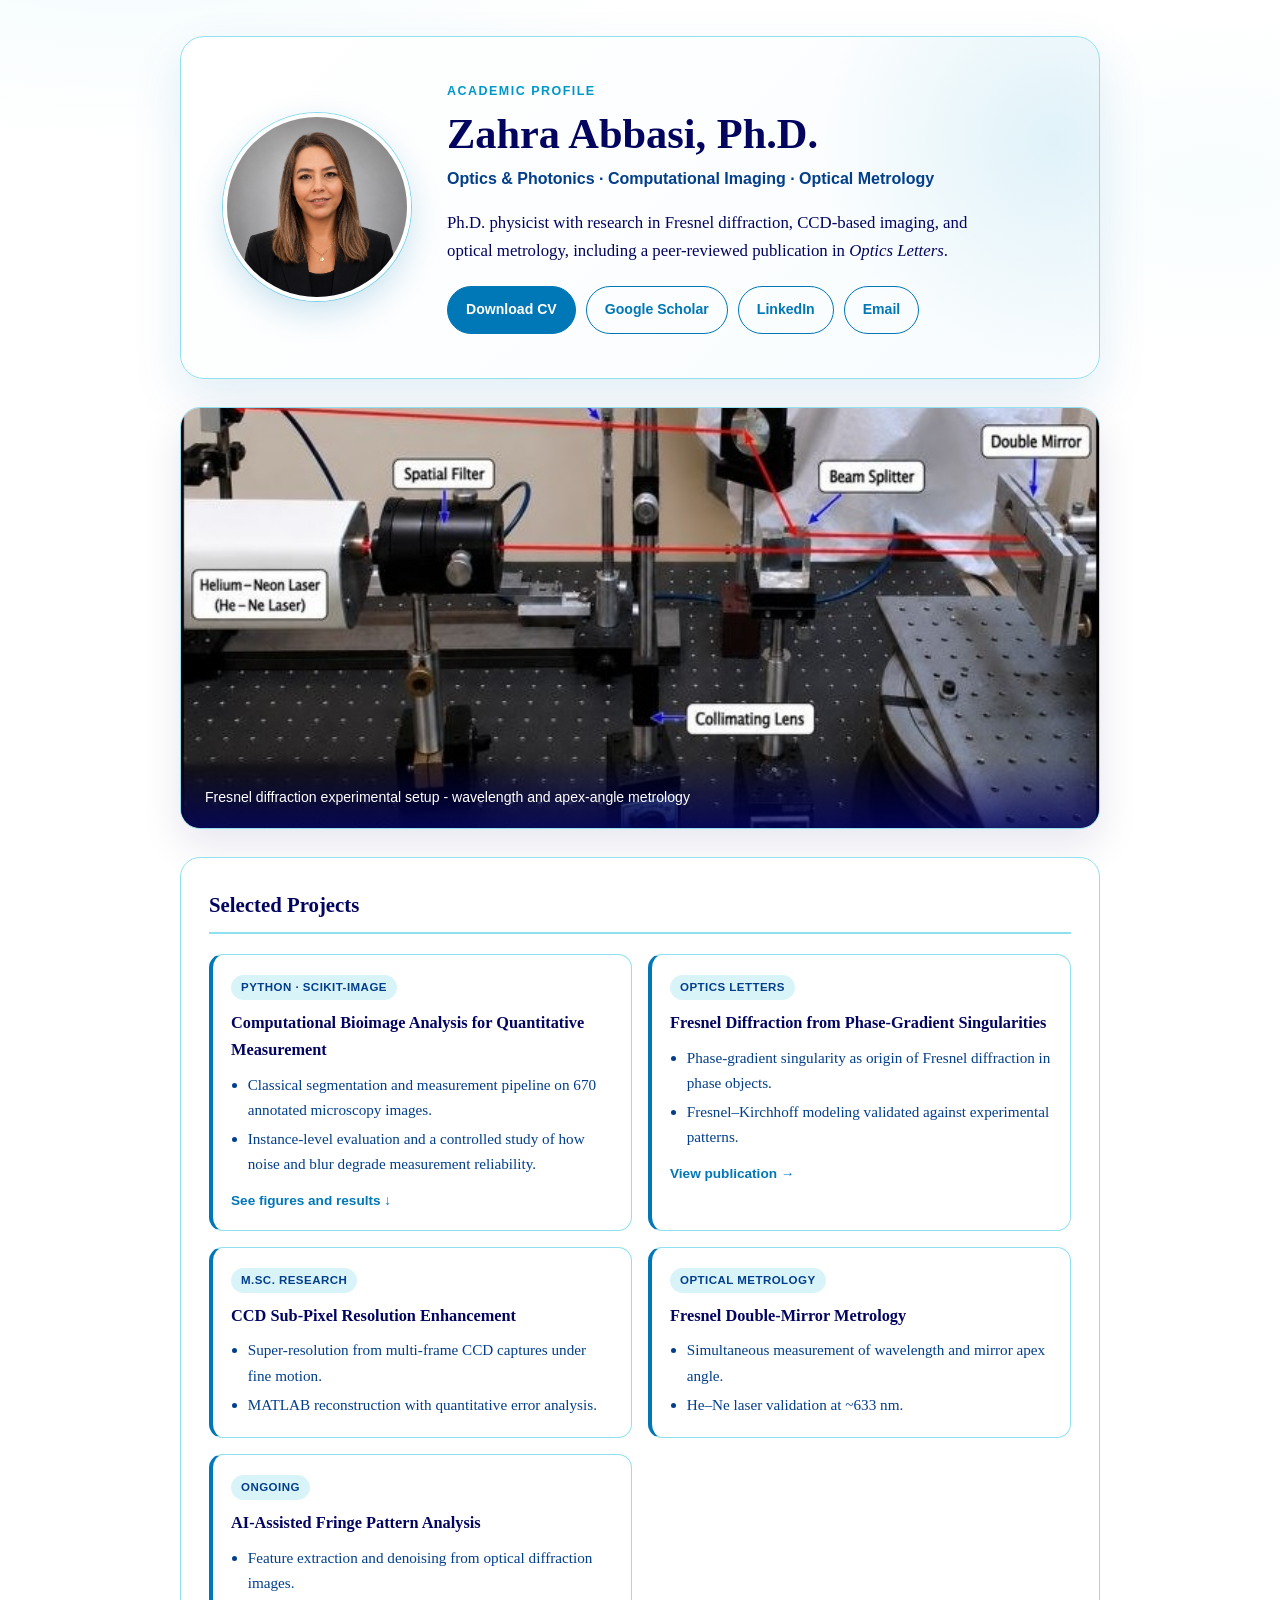
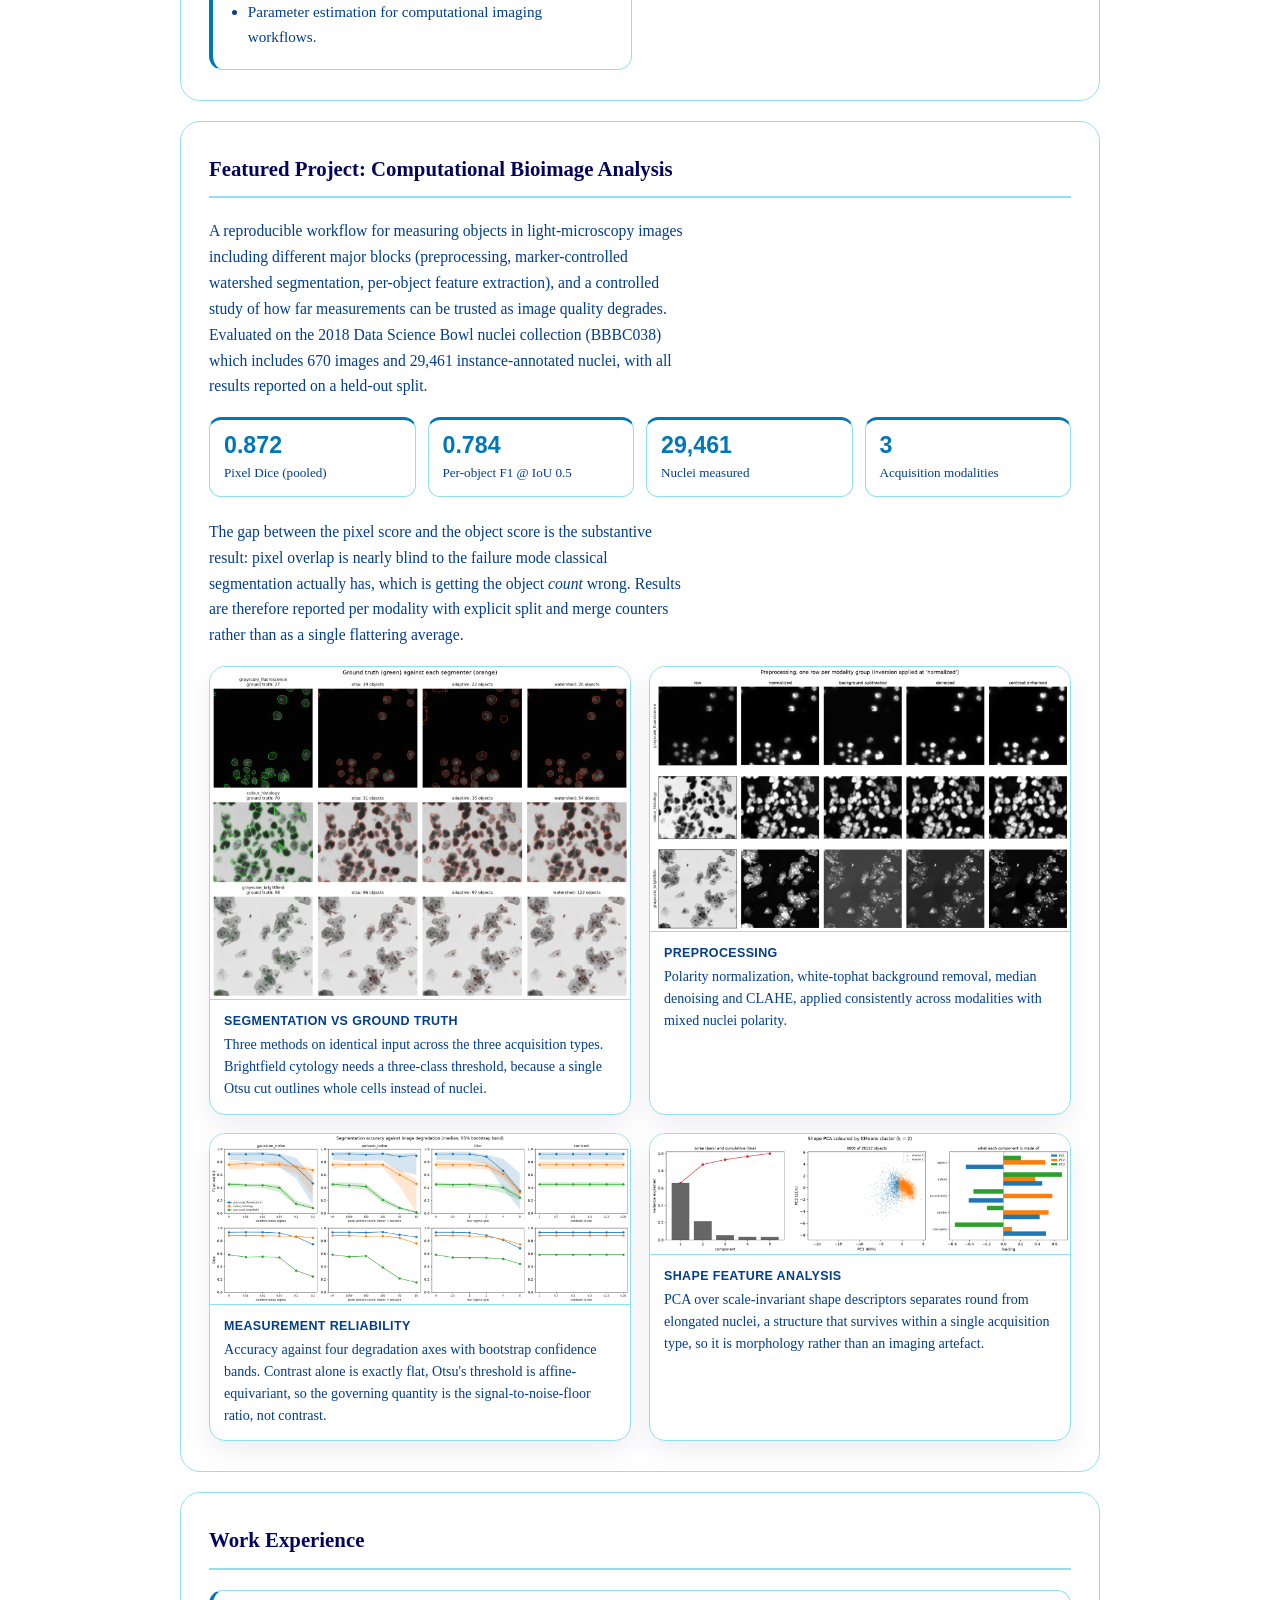
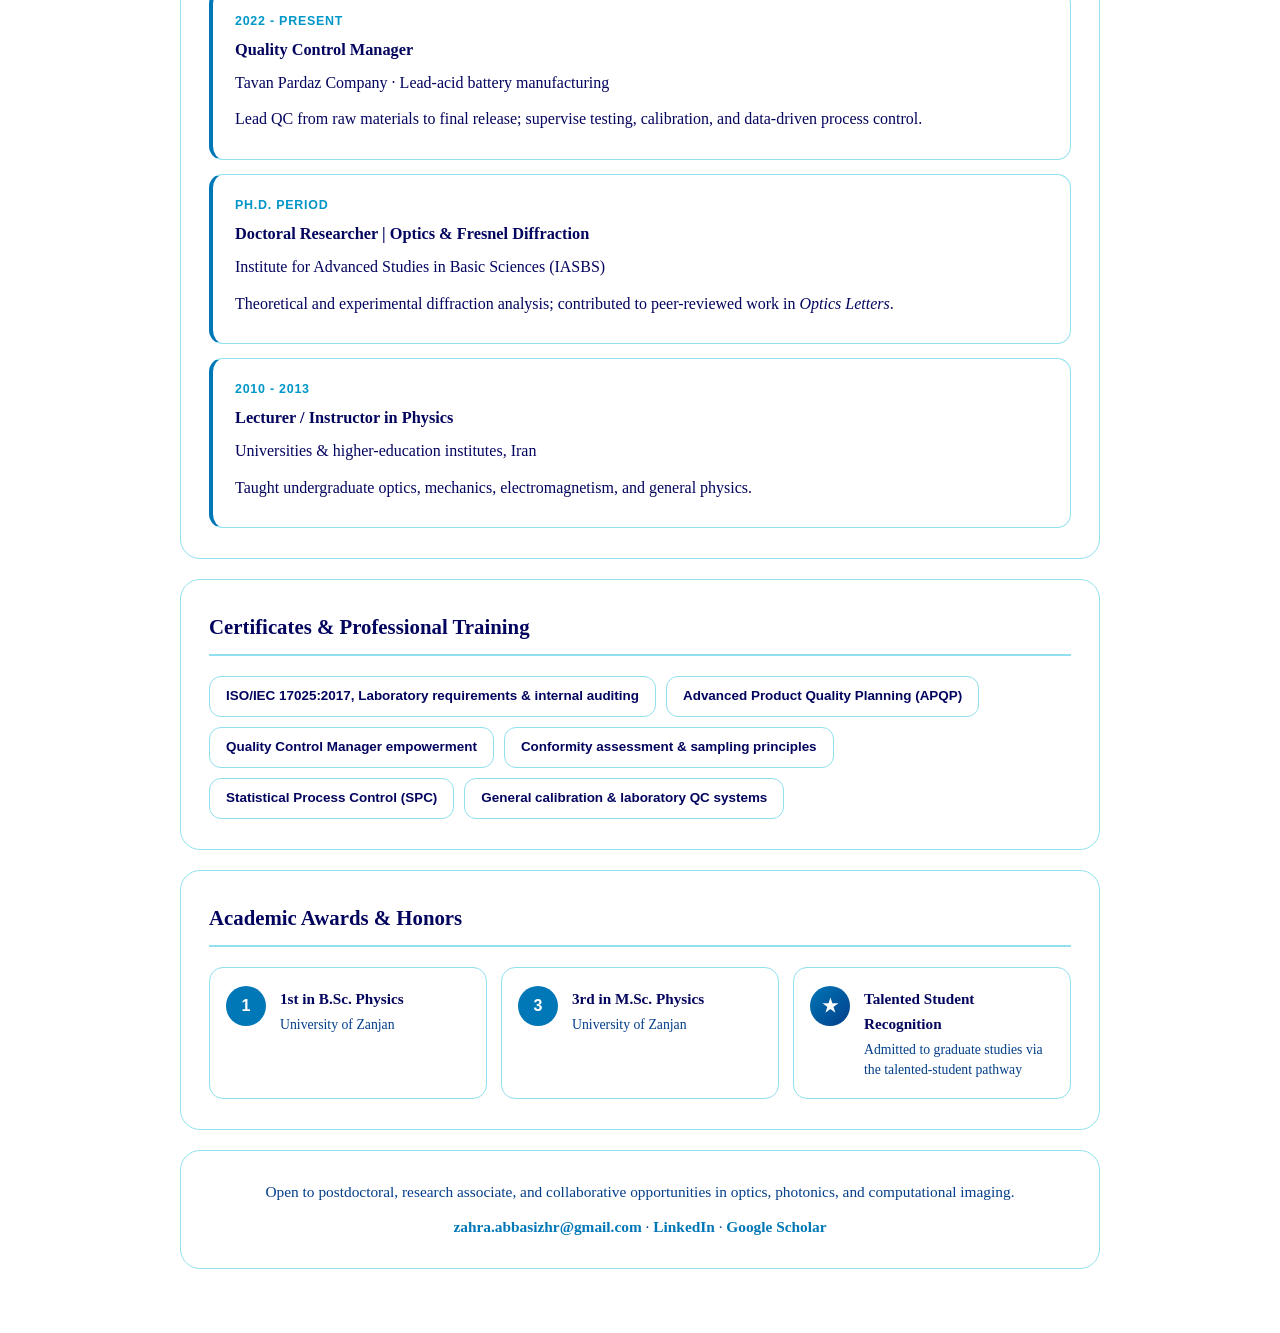
==== commit 47b4f838: "reworded the featured project intro and replaced em-dashes with lighter punctuation throughout" ====
--- a/index.html
+++ b/index.html
@@ -6,7 +6,7 @@
   <title>Zahra Abbasi, Ph.D. | Optics & Photonics</title>
   <meta
     name="description"
-    content="Academic profile of Zahra Abbasi, Ph.D. — optics, photonics, computational imaging, and optical metrology."
+    content="Academic profile of Zahra Abbasi, Ph.D. | optics, photonics, computational imaging, and optical metrology."
   />
   <link rel="icon" href="favicon.svg" type="image/svg+xml" />
   <link rel="apple-touch-icon" href="favicon.svg" />
@@ -66,7 +66,7 @@
           onerror="this.onerror=null;this.src='resources/setup.svg'"
         />
         <figcaption class="setup-caption">
-          Fresnel diffraction experimental setup — wavelength and apex-angle metrology
+          Fresnel diffraction experimental setup - wavelength and apex-angle metrology
         </figcaption>
       </div>
     </figure>
@@ -124,13 +124,13 @@
     </section>
 
     <section class="section reveal" id="bioimage">
-      <h3>Featured Project — Computational Bioimage Analysis</h3>
+      <h3>Featured Project: Computational Bioimage Analysis</h3>
       <p class="section-intro">
-        A reproducible, deliberately classical workflow for measuring objects in light-microscopy
-        images: preprocessing, marker-controlled watershed segmentation, per-object feature
-        extraction, and a controlled study of how far measurements can be trusted as image quality
-        degrades. Evaluated on the 2018 Data Science Bowl nuclei collection (BBBC038) — 670 images
-        and 29,461 instance-annotated nuclei — with all results reported on a held-out split.
+        A reproducible workflow for measuring objects in light-microscopy
+        images including different major blocks (preprocessing, marker-controlled watershed segmentation, per-object feature
+        extraction), and a controlled study of how far measurements can be trusted as image quality
+        degrades. Evaluated on the 2018 Data Science Bowl nuclei collection (BBBC038) which includes 670 images
+        and 29,461 instance-annotated nuclei, with all results reported on a held-out split.
       </p>
 
       <div class="metric-row">
@@ -190,7 +190,7 @@
           <figcaption>
             <strong>Measurement reliability</strong>
             Accuracy against four degradation axes with bootstrap confidence bands. Contrast alone
-            is exactly flat — Otsu's threshold is affine-equivariant — so the governing quantity is
+            is exactly flat, Otsu's threshold is affine-equivariant, so the governing quantity is
             the signal-to-noise-floor ratio, not contrast.
           </figcaption>
         </figure>
@@ -201,7 +201,7 @@
           </button>
           <figcaption>
             <strong>Shape feature analysis</strong>
-            PCA over scale-invariant shape descriptors separates round from elongated nuclei — a
+            PCA over scale-invariant shape descriptors separates round from elongated nuclei, a
             structure that survives within a single acquisition type, so it is morphology rather
             than an imaging artefact.
           </figcaption>
@@ -214,7 +214,7 @@
       <div class="timeline">
         <article class="timeline-item reveal-child" style="--delay: 0.05s">
           <div class="timeline-meta">
-            <span class="timeline-date">2022 — Present</span>
+            <span class="timeline-date">2022 - Present</span>
           </div>
           <h4>Quality Control Manager</h4>
           <p class="timeline-org">Tavan Pardaz Company · Lead-acid battery manufacturing</p>
@@ -225,14 +225,14 @@
           <div class="timeline-meta">
             <span class="timeline-date">Ph.D. period</span>
           </div>
-          <h4>Doctoral Researcher — Optics &amp; Fresnel Diffraction</h4>
+          <h4>Doctoral Researcher | Optics &amp; Fresnel Diffraction</h4>
           <p class="timeline-org">Institute for Advanced Studies in Basic Sciences (IASBS)</p>
           <p>Theoretical and experimental diffraction analysis; contributed to peer-reviewed work in <em>Optics Letters</em>.</p>
         </article>
 
         <article class="timeline-item reveal-child" style="--delay: 0.15s">
           <div class="timeline-meta">
-            <span class="timeline-date">2010 — 2013</span>
+            <span class="timeline-date">2010 - 2013</span>
           </div>
           <h4>Lecturer / Instructor in Physics</h4>
           <p class="timeline-org">Universities &amp; higher-education institutes, Iran</p>
@@ -244,7 +244,7 @@
     <section class="section reveal">
       <h3>Certificates &amp; Professional Training</h3>
       <div class="chip-grid">
-        <span class="chip reveal-child" style="--delay: 0.05s">ISO/IEC 17025:2017 — Laboratory requirements &amp; internal auditing</span>
+        <span class="chip reveal-child" style="--delay: 0.05s">ISO/IEC 17025:2017, Laboratory requirements &amp; internal auditing</span>
         <span class="chip reveal-child" style="--delay: 0.08s">Advanced Product Quality Planning (APQP)</span>
         <span class="chip reveal-child" style="--delay: 0.11s">Quality Control Manager empowerment</span>
         <span class="chip reveal-child" style="--delay: 0.14s">Conformity assessment &amp; sampling principles</span>
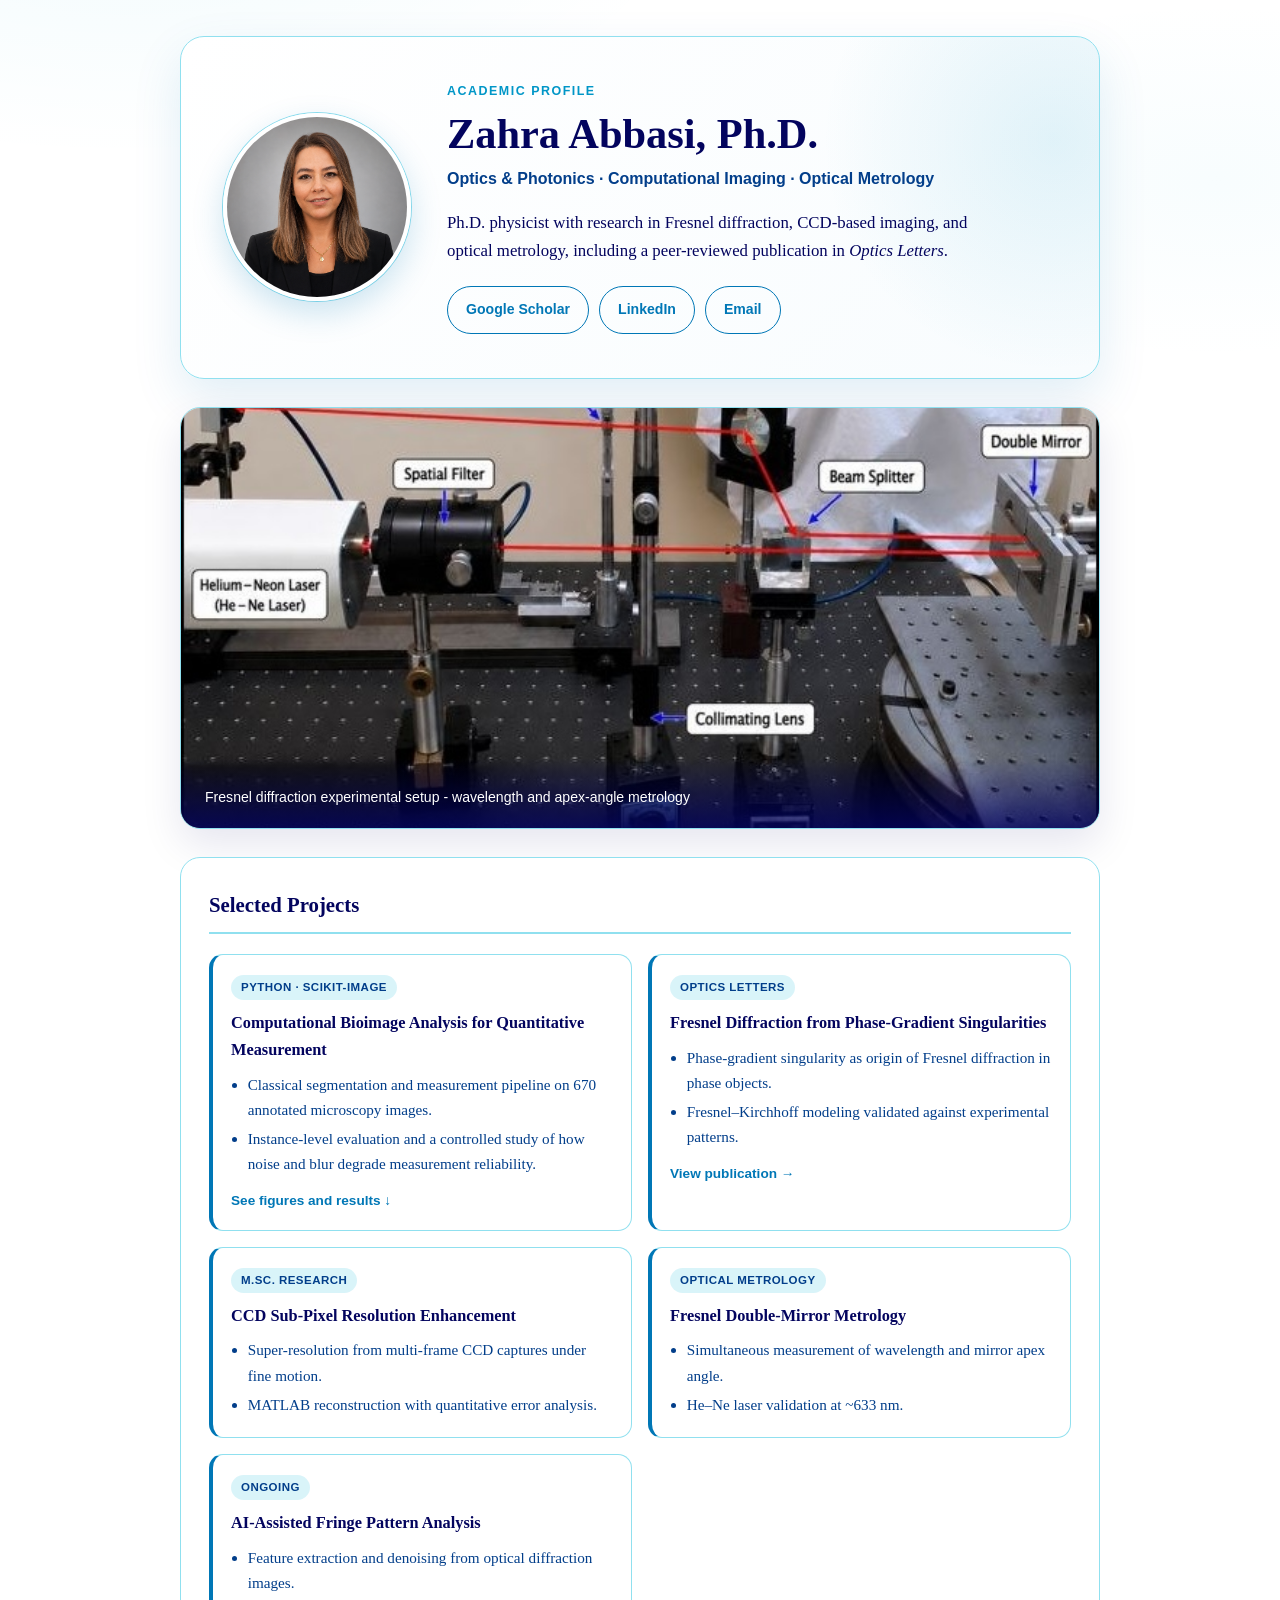
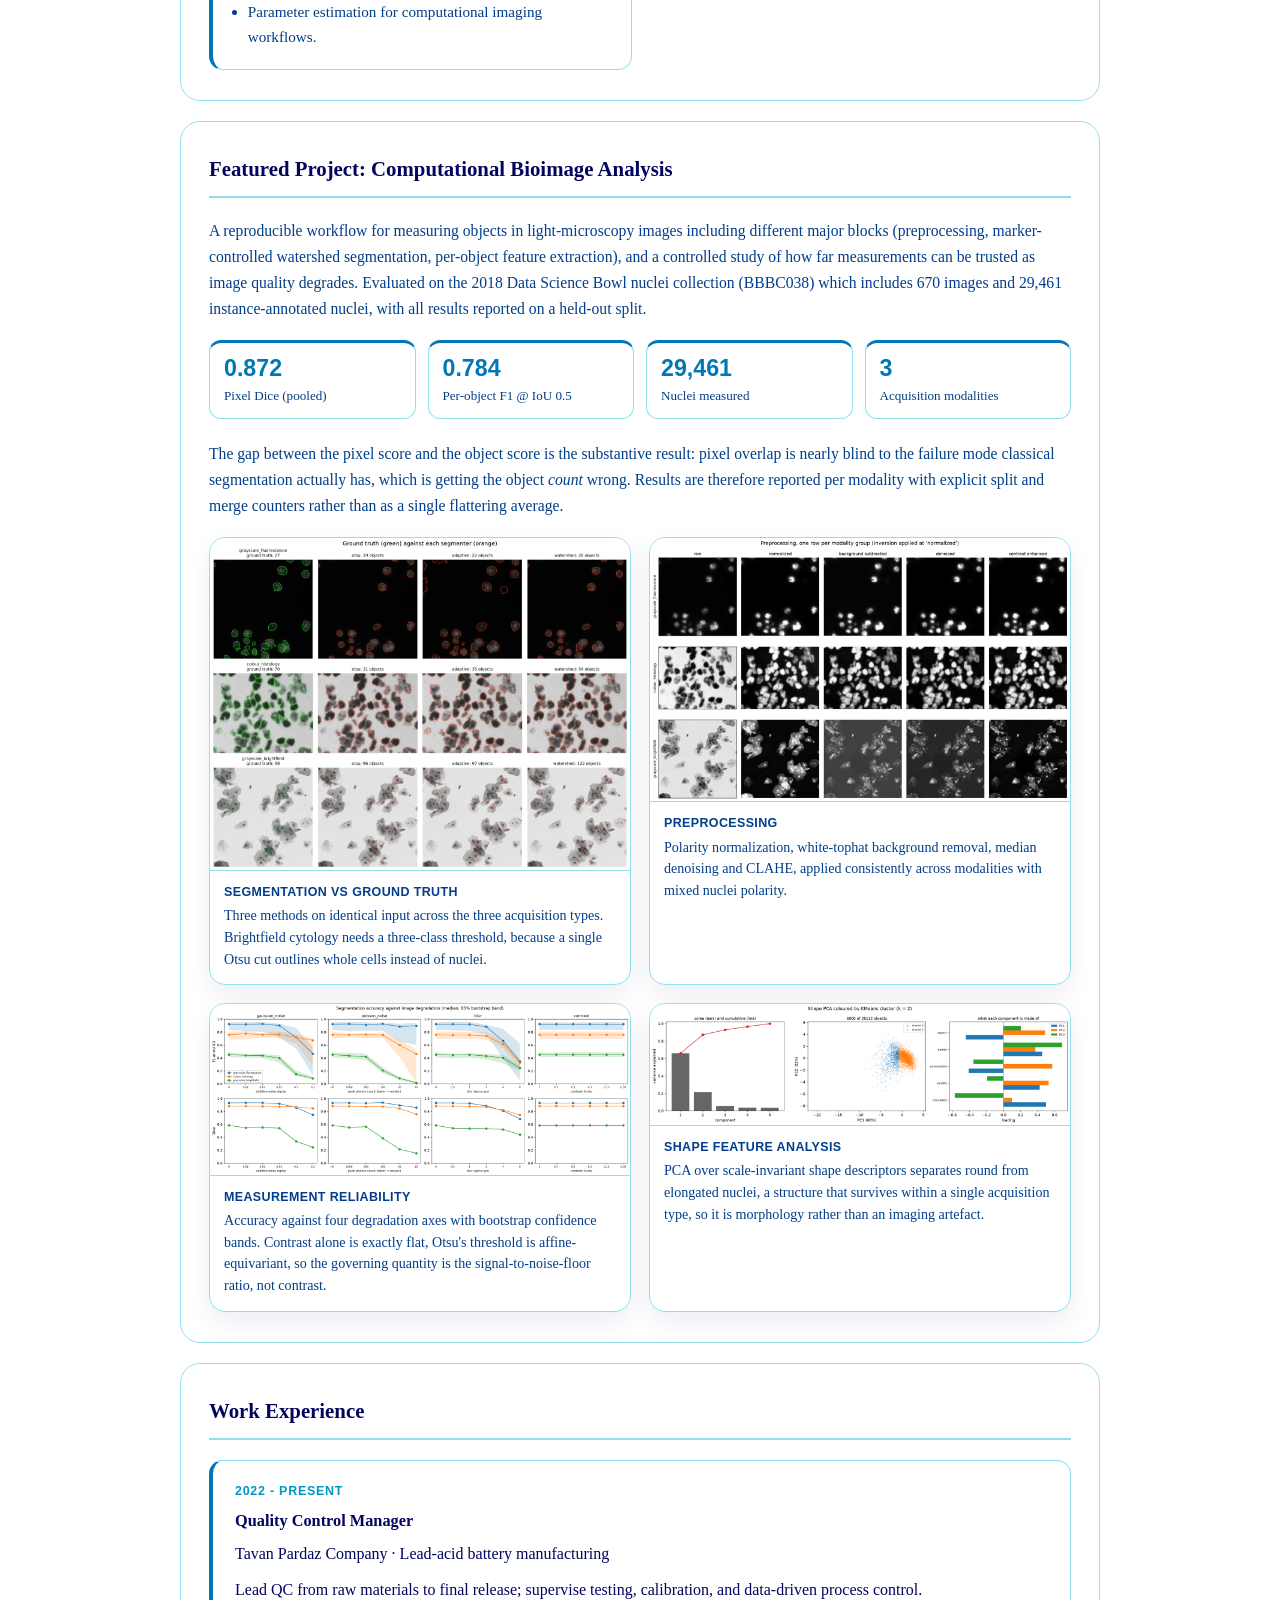
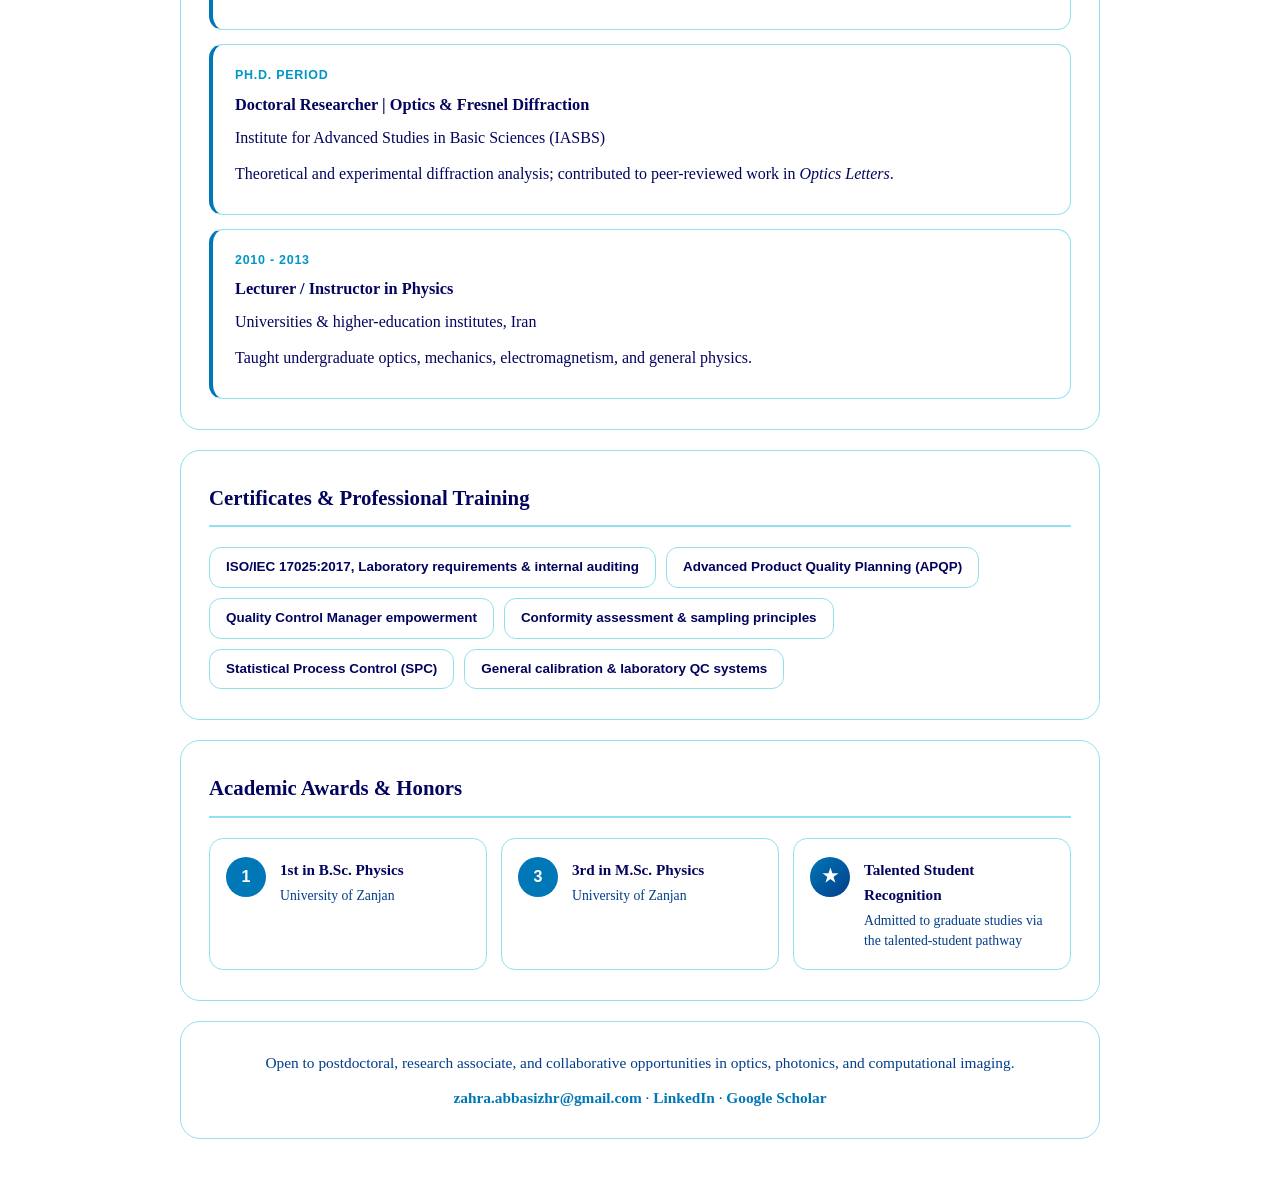
==== commit 3ea35176: "removed the download CV button from the hero" ====
--- a/index.html
+++ b/index.html
@@ -40,9 +40,6 @@
         </p>
 
         <div class="buttons reveal-child" style="--delay: 0.35s">
-          <a href="resources/Zahra_Abbasi_Academic_CV.pdf" class="button primary" download>
-            Download CV
-          </a>
           <a href="https://scholar.google.ca/citations?user=mczxjv4AAAAJ" class="button" target="_blank" rel="noopener">
             Google Scholar
           </a>
--- a/style.css
+++ b/style.css
@@ -571,7 +571,6 @@
 
 .section-intro {
   margin: 0 0 18px;
-  max-width: 62ch;
   color: var(--muted);
   font-size: 0.98rem;
 }
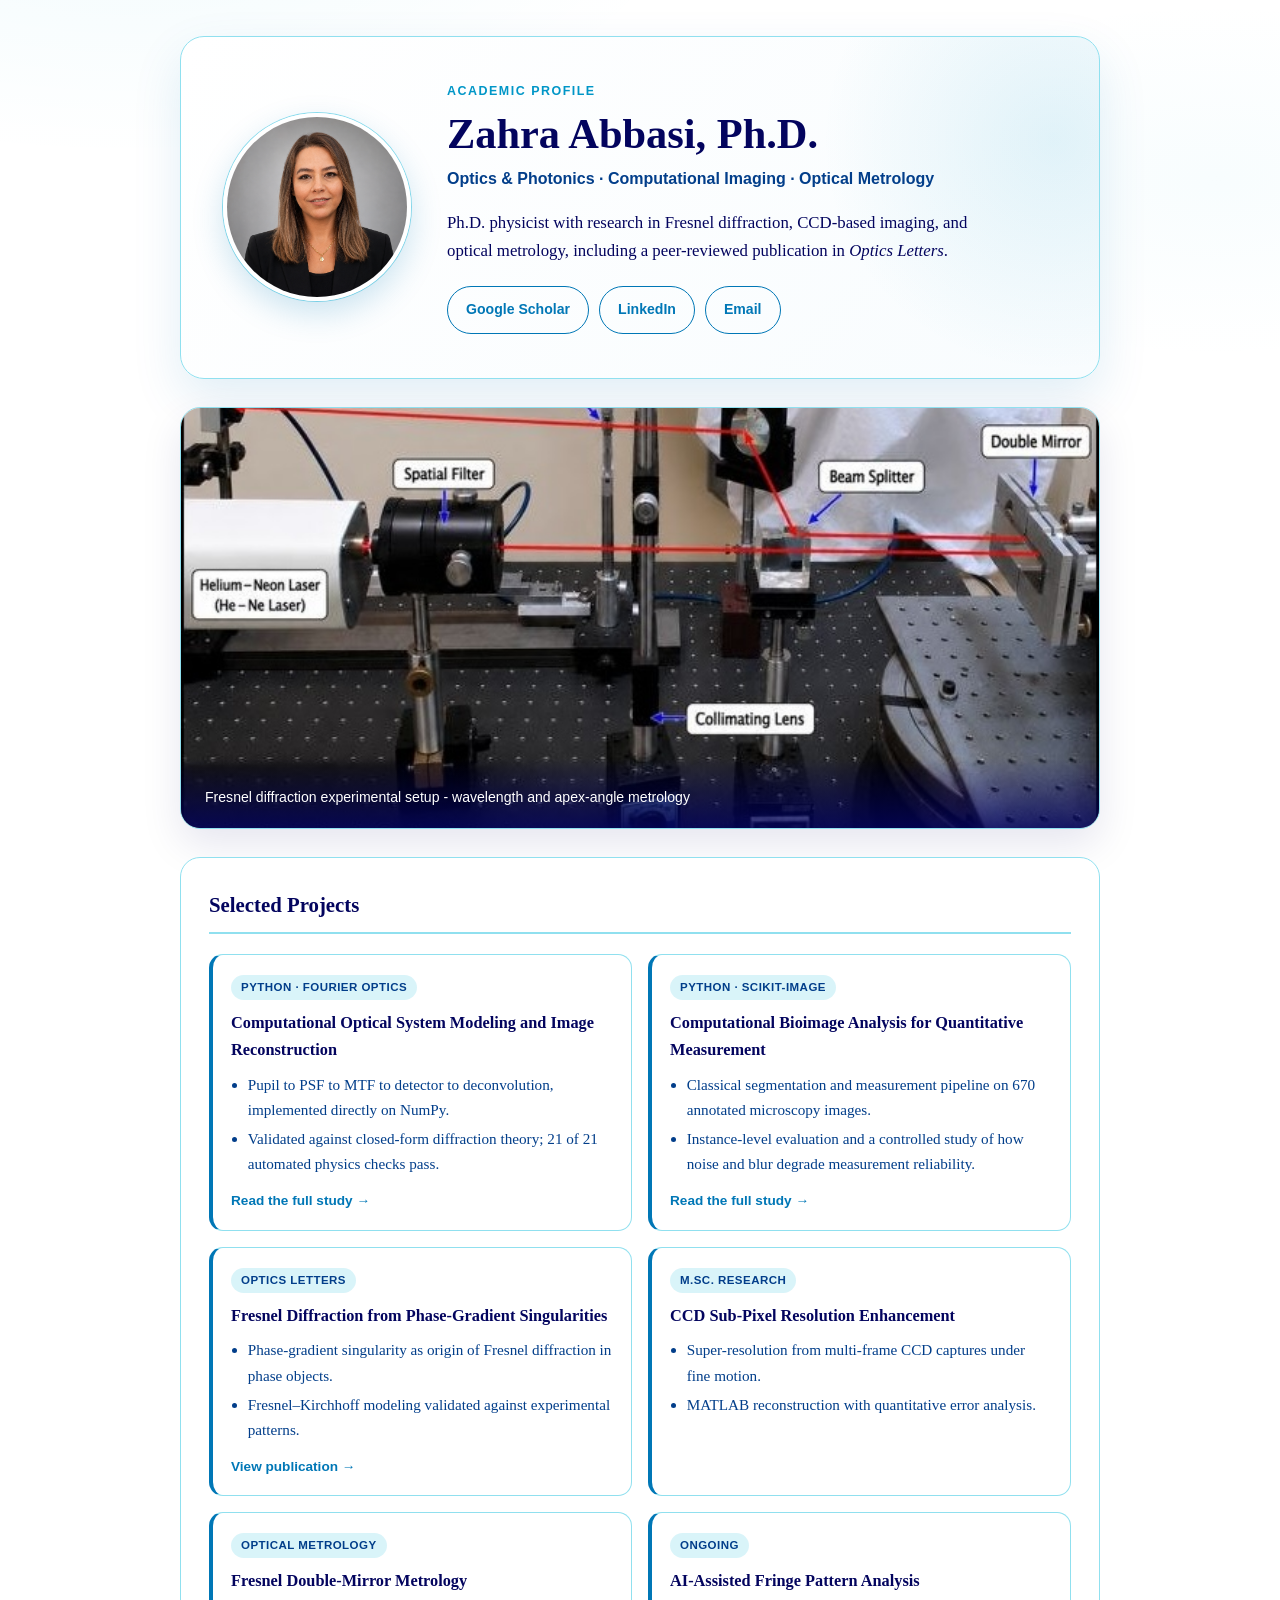
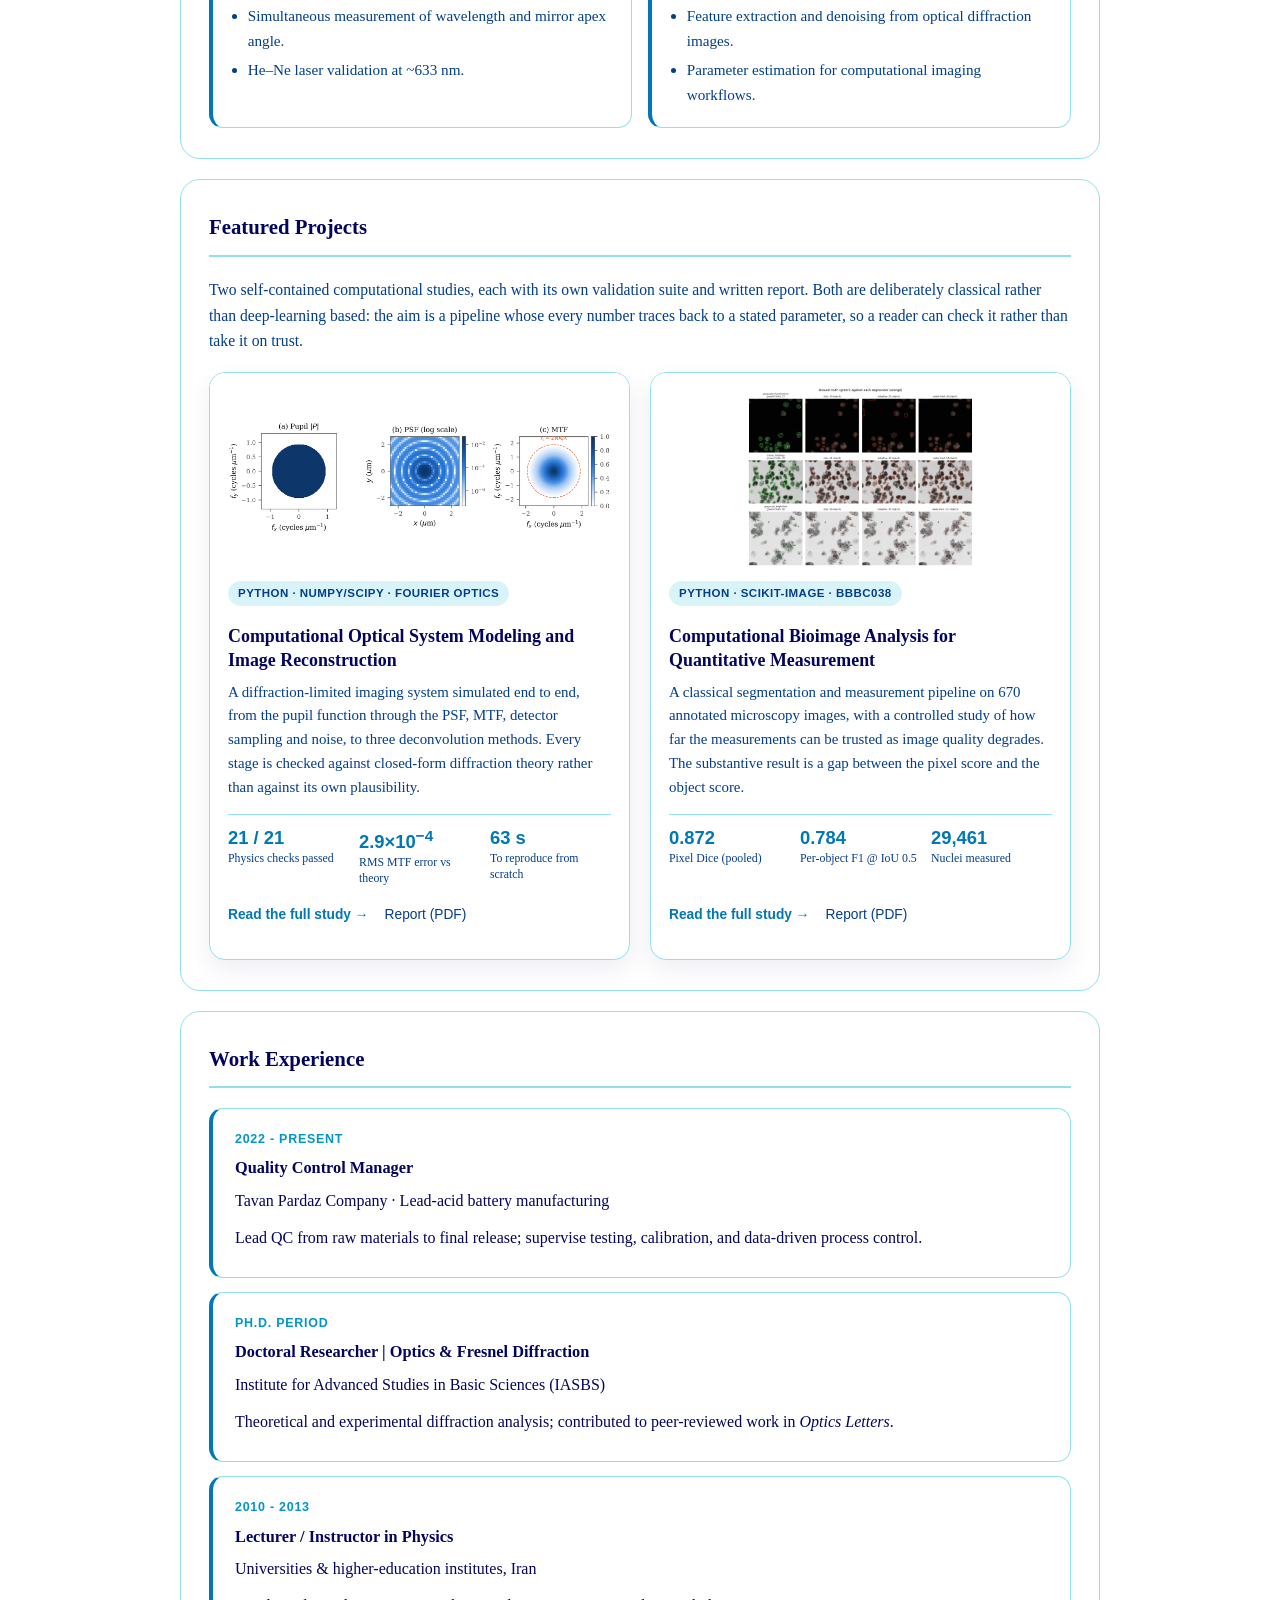
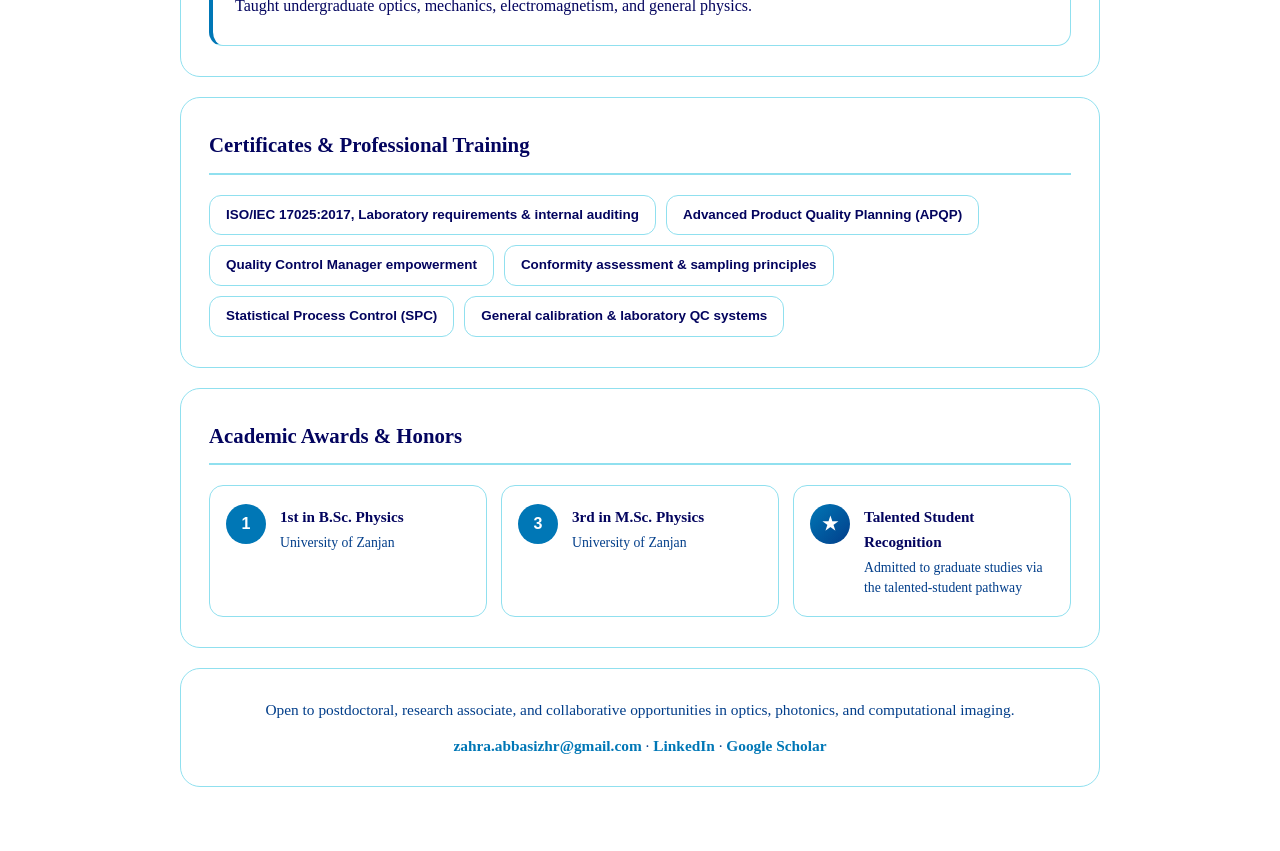
==== commit 73d257a8: "Add a Featured Projects section and a page for each project The homepage now carries a compact two-c" ====
--- a/index.html
+++ b/index.html
@@ -72,13 +72,23 @@
       <h3>Selected Projects</h3>
       <div class="grid projects">
         <article class="project-card reveal-child" style="--delay: 0.05s">
+          <span class="tag">Python · Fourier optics</span>
+          <h4>Computational Optical System Modeling and Image Reconstruction</h4>
+          <ul>
+            <li>Pupil to PSF to MTF to detector to deconvolution, implemented directly on NumPy.</li>
+            <li>Validated against closed-form diffraction theory; 21 of 21 automated physics checks pass.</li>
+          </ul>
+          <a href="projects/computational-optics.html">Read the full study &rarr;</a>
+        </article>
+
+        <article class="project-card reveal-child" style="--delay: 0.08s">
           <span class="tag">Python · scikit-image</span>
           <h4>Computational Bioimage Analysis for Quantitative Measurement</h4>
           <ul>
             <li>Classical segmentation and measurement pipeline on 670 annotated microscopy images.</li>
             <li>Instance-level evaluation and a controlled study of how noise and blur degrade measurement reliability.</li>
           </ul>
-          <a href="#bioimage">See figures and results &darr;</a>
+          <a href="projects/bioimage.html">Read the full study &rarr;</a>
         </article>
 
         <article class="project-card reveal-child" style="--delay: 0.1s">
@@ -120,89 +130,93 @@
       </div>
     </section>
 
-    <section class="section reveal" id="bioimage">
-      <h3>Featured Project: Computational Bioimage Analysis</h3>
+    <section class="section reveal" id="featured">
+      <h3>Featured Projects</h3>
       <p class="section-intro">
-        A reproducible workflow for measuring objects in light-microscopy
-        images including different major blocks (preprocessing, marker-controlled watershed segmentation, per-object feature
-        extraction), and a controlled study of how far measurements can be trusted as image quality
-        degrades. Evaluated on the 2018 Data Science Bowl nuclei collection (BBBC038) which includes 670 images
-        and 29,461 instance-annotated nuclei, with all results reported on a held-out split.
+        Two self-contained computational studies, each with its own validation suite and written
+        report. Both are deliberately classical rather than deep-learning based: the aim is a
+        pipeline whose every number traces back to a stated parameter, so a reader can check it
+        rather than take it on trust.
       </p>
 
-      <div class="metric-row">
-        <div class="metric reveal-child" style="--delay: 0.05s">
-          <span class="metric-value">0.872</span>
-          <span class="metric-label">Pixel Dice (pooled)</span>
-        </div>
-        <div class="metric reveal-child" style="--delay: 0.08s">
-          <span class="metric-value">0.784</span>
-          <span class="metric-label">Per-object F1 @ IoU 0.5</span>
-        </div>
-        <div class="metric reveal-child" style="--delay: 0.11s">
-          <span class="metric-value">29,461</span>
-          <span class="metric-label">Nuclei measured</span>
-        </div>
-        <div class="metric reveal-child" style="--delay: 0.14s">
-          <span class="metric-value">3</span>
-          <span class="metric-label">Acquisition modalities</span>
-        </div>
-      </div>
-
-      <p class="section-intro">
-        The gap between the pixel score and the object score is the substantive result: pixel
-        overlap is nearly blind to the failure mode classical segmentation actually has, which is
-        getting the object <em>count</em> wrong. Results are therefore reported per modality with
-        explicit split and merge counters rather than as a single flattering average.
-      </p>
-
-      <div class="figure-grid">
-        <figure class="figure-card reveal-child" style="--delay: 0.05s">
-          <button type="button" class="figure-zoom" aria-label="Enlarge: segmentation compared against ground truth">
-            <img src="resources/bioimage_segmentation.jpg" alt="Ground-truth nuclei outlines compared against three segmentation methods across fluorescence, histology and brightfield images" loading="lazy" />
-          </button>
-          <figcaption>
-            <strong>Segmentation vs ground truth</strong>
-            Three methods on identical input across the three acquisition types. Brightfield
-            cytology needs a three-class threshold, because a single Otsu cut outlines whole cells
-            instead of nuclei.
-          </figcaption>
-        </figure>
-
-        <figure class="figure-card reveal-child" style="--delay: 0.1s">
-          <button type="button" class="figure-zoom" aria-label="Enlarge: preprocessing stages">
-            <img src="resources/bioimage_preprocessing.jpg" alt="Raw, normalized, background-corrected, denoised and contrast-enhanced versions of a microscopy image" loading="lazy" />
-          </button>
-          <figcaption>
-            <strong>Preprocessing</strong>
-            Polarity normalization, white-tophat background removal, median denoising and CLAHE,
-            applied consistently across modalities with mixed nuclei polarity.
-          </figcaption>
-        </figure>
-
-        <figure class="figure-card reveal-child" style="--delay: 0.15s">
-          <button type="button" class="figure-zoom" aria-label="Enlarge: measurement reliability curves">
-            <img src="resources/bioimage_robustness.png" alt="Segmentation accuracy curves against increasing noise, blur and contrast reduction, with bootstrap confidence bands" loading="lazy" />
-          </button>
-          <figcaption>
-            <strong>Measurement reliability</strong>
-            Accuracy against four degradation axes with bootstrap confidence bands. Contrast alone
-            is exactly flat, Otsu's threshold is affine-equivariant, so the governing quantity is
-            the signal-to-noise-floor ratio, not contrast.
-          </figcaption>
-        </figure>
-
-        <figure class="figure-card reveal-child" style="--delay: 0.2s">
-          <button type="button" class="figure-zoom" aria-label="Enlarge: shape feature analysis">
-            <img src="resources/bioimage_pca.png" alt="Principal component analysis of nucleus shape features with k-means clusters" loading="lazy" />
-          </button>
-          <figcaption>
-            <strong>Shape feature analysis</strong>
-            PCA over scale-invariant shape descriptors separates round from elongated nuclei, a
-            structure that survives within a single acquisition type, so it is morphology rather
-            than an imaging artefact.
-          </figcaption>
-        </figure>
+      <div class="featured-grid">
+        <article class="featured-card reveal-child" style="--delay: 0.05s">
+          <div class="featured-thumb">
+            <img
+              src="resources/optics_pupil_psf_mtf.png"
+              alt="Circular pupil, the point spread function it produces, and the resulting modulation transfer function"
+              loading="lazy"
+              width="1500"
+              height="455"
+            />
+          </div>
+          <div class="featured-body">
+            <span class="tag">Python · NumPy/SciPy · Fourier optics</span>
+            <h4>Computational Optical System Modeling and Image Reconstruction</h4>
+            <p>
+              A diffraction-limited imaging system simulated end to end, from the pupil function
+              through the PSF, MTF, detector sampling and noise, to three deconvolution methods.
+              Every stage is checked against closed-form diffraction theory rather than against its
+              own plausibility.
+            </p>
+            <div class="featured-metrics">
+              <div>
+                <span class="metric-value">21 / 21</span>
+                <span class="metric-label">Physics checks passed</span>
+              </div>
+              <div>
+                <span class="metric-value">2.9&times;10<sup>&minus;4</sup></span>
+                <span class="metric-label">RMS MTF error vs theory</span>
+              </div>
+              <div>
+                <span class="metric-value">63 s</span>
+                <span class="metric-label">To reproduce from scratch</span>
+              </div>
+            </div>
+            <p class="featured-links">
+              <a href="projects/computational-optics.html">Read the full study &rarr;</a>
+              <a class="secondary" href="resources/computational_optics_report.pdf" target="_blank" rel="noopener">Report (PDF)</a>
+            </p>
+          </div>
+        </article>
+
+        <article class="featured-card reveal-child" style="--delay: 0.1s">
+          <div class="featured-thumb">
+            <img
+              src="resources/bioimage_segmentation.jpg"
+              alt="Ground-truth nuclei outlines compared against three segmentation methods"
+              loading="lazy"
+            />
+          </div>
+          <div class="featured-body">
+            <span class="tag">Python · scikit-image · BBBC038</span>
+            <h4>Computational Bioimage Analysis for Quantitative Measurement</h4>
+            <p>
+              A classical segmentation and measurement pipeline on 670 annotated microscopy images,
+              with a controlled study of how far the measurements can be trusted as image quality
+              degrades. The substantive result is a gap between the pixel score and the object
+              score.
+            </p>
+            <div class="featured-metrics">
+              <div>
+                <span class="metric-value">0.872</span>
+                <span class="metric-label">Pixel Dice (pooled)</span>
+              </div>
+              <div>
+                <span class="metric-value">0.784</span>
+                <span class="metric-label">Per-object F1 @ IoU 0.5</span>
+              </div>
+              <div>
+                <span class="metric-value">29,461</span>
+                <span class="metric-label">Nuclei measured</span>
+              </div>
+            </div>
+            <p class="featured-links">
+              <a href="projects/bioimage.html">Read the full study &rarr;</a>
+              <a class="secondary" href="resources/bioimage_report.pdf" target="_blank" rel="noopener">Report (PDF)</a>
+            </p>
+          </div>
+        </article>
       </div>
     </section>
 
--- a/style.css
+++ b/style.css
@@ -757,7 +757,308 @@
   overflow: hidden;
 }
 
+/* ── Featured project cards (homepage overview) ── */
+
+.featured-grid {
+  display: grid;
+  grid-template-columns: repeat(auto-fit, minmax(340px, 1fr));
+  gap: 20px;
+}
+
+.featured-card {
+  display: flex;
+  flex-direction: column;
+  border: 1px solid var(--border);
+  border-radius: 16px;
+  overflow: hidden;
+  background: #ffffff;
+  box-shadow: 0 10px 26px rgba(3, 4, 94, 0.07);
+  transition: transform 0.35s var(--ease-spring), box-shadow 0.35s var(--ease-out);
+}
+
+.featured-card:hover {
+  transform: translateY(-4px);
+  box-shadow: 0 16px 36px rgba(0, 119, 182, 0.16);
+}
+
+/* A fixed-height band so two cards of different figure aspect ratios still
+   line up. object-fit: contain rather than cover, because these are plots:
+   cropping one would cut off an axis. */
+.featured-thumb {
+  display: block;
+  margin: 0;
+  padding: 14px 14px 0;
+  background: #ffffff;
+}
+
+.featured-thumb img {
+  display: block;
+  width: 100%;
+  height: 180px;
+  object-fit: contain;
+  object-position: center;
+}
+
+.featured-body {
+  display: flex;
+  flex: 1;
+  flex-direction: column;
+  padding: 14px 18px 18px;
+}
+
+.featured-body .tag {
+  align-self: flex-start;
+}
+
+.featured-body h4 {
+  margin: 8px 0 8px;
+  font-size: 1.12rem;
+  line-height: 1.35;
+}
+
+.featured-body p {
+  margin: 0 0 14px;
+  color: var(--muted);
+  font-size: 0.93rem;
+  line-height: 1.6;
+}
+
+.featured-metrics {
+  display: grid;
+  grid-template-columns: repeat(auto-fit, minmax(84px, 1fr));
+  gap: 10px;
+  margin: 0 0 16px;
+  padding: 12px 0 0;
+  border-top: 1px solid var(--border);
+  /* Reserve two lines for the label so a wrapped label in one card does not
+     push its link row out of line with the card beside it. */
+  min-height: 74px;
+}
+
+.featured-metrics div {
+  min-width: 0;
+}
+
+.featured-metrics .metric-value {
+  font-size: 1.15rem;
+}
+
+.featured-metrics .metric-label {
+  font-size: 0.74rem;
+  line-height: 1.35;
+}
+
+.featured-links {
+  display: flex;
+  flex-wrap: wrap;
+  align-items: center;
+  gap: 8px 16px;
+  margin-top: auto;
+}
+
+.featured-links a {
+  font-family: Arial, Helvetica, sans-serif;
+  font-size: 0.86rem;
+  font-weight: 600;
+  color: var(--accent);
+  text-decoration: none;
+  border-bottom: 1px solid transparent;
+  transition: border-color 0.25s var(--ease-out), color 0.25s var(--ease-out);
+}
+
+.featured-links a:hover {
+  color: var(--deep-twilight);
+  border-bottom-color: var(--accent);
+}
+
+.featured-links .secondary {
+  font-weight: 500;
+  color: var(--muted);
+}
+
+/* ── Project pages ── */
+
+.back-link {
+  display: inline-flex;
+  align-items: center;
+  gap: 7px;
+  margin: 0 0 18px;
+  font-family: Arial, Helvetica, sans-serif;
+  font-size: 0.88rem;
+  font-weight: 600;
+  color: var(--muted);
+  text-decoration: none;
+  transition: color 0.25s var(--ease-out), gap 0.25s var(--ease-out);
+}
+
+.back-link:hover {
+  color: var(--accent);
+  gap: 11px;
+}
+
+.project-hero {
+  border: 1px solid var(--border);
+  border-radius: 18px;
+  background: linear-gradient(135deg, #ffffff 0%, var(--light-cyan) 100%);
+  padding: 30px 32px;
+  margin-bottom: 26px;
+}
+
+.project-hero h1 {
+  margin: 6px 0 10px;
+  font-size: 2.05rem;
+  line-height: 1.2;
+}
+
+.project-hero .lede {
+  margin: 0 0 18px;
+  max-width: 62ch;
+  color: var(--muted);
+  font-size: 1.02rem;
+  line-height: 1.7;
+}
+
+.project-hero .buttons {
+  margin: 0;
+}
+
+/* The one-line claim under a section heading that the section then supports. */
+.claim {
+  margin: 0 0 18px;
+  padding: 12px 16px;
+  border-left: 3px solid var(--accent);
+  border-radius: 0 10px 10px 0;
+  background: var(--light-cyan);
+  color: var(--deep-twilight);
+  font-size: 0.97rem;
+  line-height: 1.65;
+}
+
+.findings {
+  margin: 0;
+  padding: 0;
+  list-style: none;
+  counter-reset: finding;
+}
+
+.findings li {
+  position: relative;
+  margin: 0 0 14px;
+  padding-left: 40px;
+  color: var(--muted);
+  font-size: 0.97rem;
+  line-height: 1.7;
+}
+
+.findings li::before {
+  counter-increment: finding;
+  content: counter(finding);
+  position: absolute;
+  left: 0;
+  top: 1px;
+  display: grid;
+  place-items: center;
+  width: 26px;
+  height: 26px;
+  border-radius: 50%;
+  background: var(--accent);
+  color: #ffffff;
+  font-family: Arial, Helvetica, sans-serif;
+  font-size: 0.82rem;
+  font-weight: 700;
+}
+
+.findings li strong {
+  color: var(--text);
+}
+
+/* minmax is set so a four-card set lays out 2+2 rather than 3+1, which leaves
+   a lone card stranded on its own row. */
+.method-grid {
+  display: grid;
+  grid-template-columns: repeat(auto-fit, minmax(340px, 1fr));
+  gap: 16px;
+}
+
+.method-card {
+  border: 1px solid var(--border);
+  border-left: 3px solid var(--accent-mid);
+  border-radius: 0 12px 12px 0;
+  background: #ffffff;
+  padding: 14px 16px;
+}
+
+.method-card h4 {
+  margin: 0 0 6px;
+  font-size: 0.97rem;
+}
+
+.method-card p {
+  margin: 0;
+  color: var(--muted);
+  font-size: 0.9rem;
+  line-height: 1.6;
+}
+
+.note {
+  margin: 18px 0 0;
+  padding: 14px 16px;
+  border: 1px dashed var(--border);
+  border-radius: 12px;
+  color: var(--muted);
+  font-size: 0.9rem;
+  line-height: 1.65;
+}
+
+.note strong {
+  color: var(--text);
+}
+
+/* A plain results table; kept narrow-friendly by letting it scroll. */
+.table-wrap {
+  overflow-x: auto;
+  border: 1px solid var(--border);
+  border-radius: 12px;
+}
+
+.data-table {
+  width: 100%;
+  border-collapse: collapse;
+  font-size: 0.88rem;
+}
+
+.data-table th,
+.data-table td {
+  padding: 9px 14px;
+  text-align: left;
+  border-bottom: 1px solid var(--border);
+  white-space: nowrap;
+}
+
+.data-table th {
+  background: var(--light-cyan);
+  font-family: Arial, Helvetica, sans-serif;
+  font-size: 0.78rem;
+  letter-spacing: 0.03em;
+  text-transform: uppercase;
+  color: var(--french-blue);
+}
+
+.data-table td {
+  color: var(--muted);
+}
+
+.data-table tr:last-child td {
+  border-bottom: 0;
+}
+
+.data-table td.num {
+  font-family: Arial, Helvetica, sans-serif;
+  color: var(--text);
+}
+
 /* ── Responsive ── */
+
 
 @media (max-width: 760px) {
   .page {
@@ -809,6 +1110,22 @@
     font-size: 0.8rem;
     padding: 22px 16px 14px;
   }
+
+  .featured-grid {
+    grid-template-columns: 1fr;
+  }
+
+  .featured-thumb img {
+    height: 150px;
+  }
+
+  .project-hero {
+    padding: 24px 20px;
+  }
+
+  .project-hero h1 {
+    font-size: 1.7rem;
+  }
 }
 
 /* ── Reduced motion ── */
@@ -831,6 +1148,8 @@
   .setup-frame img,
   .hero-portrait img,
   .project-card,
+  .featured-card,
+  .back-link,
   .timeline-item,
   .chip,
   .honor-card,
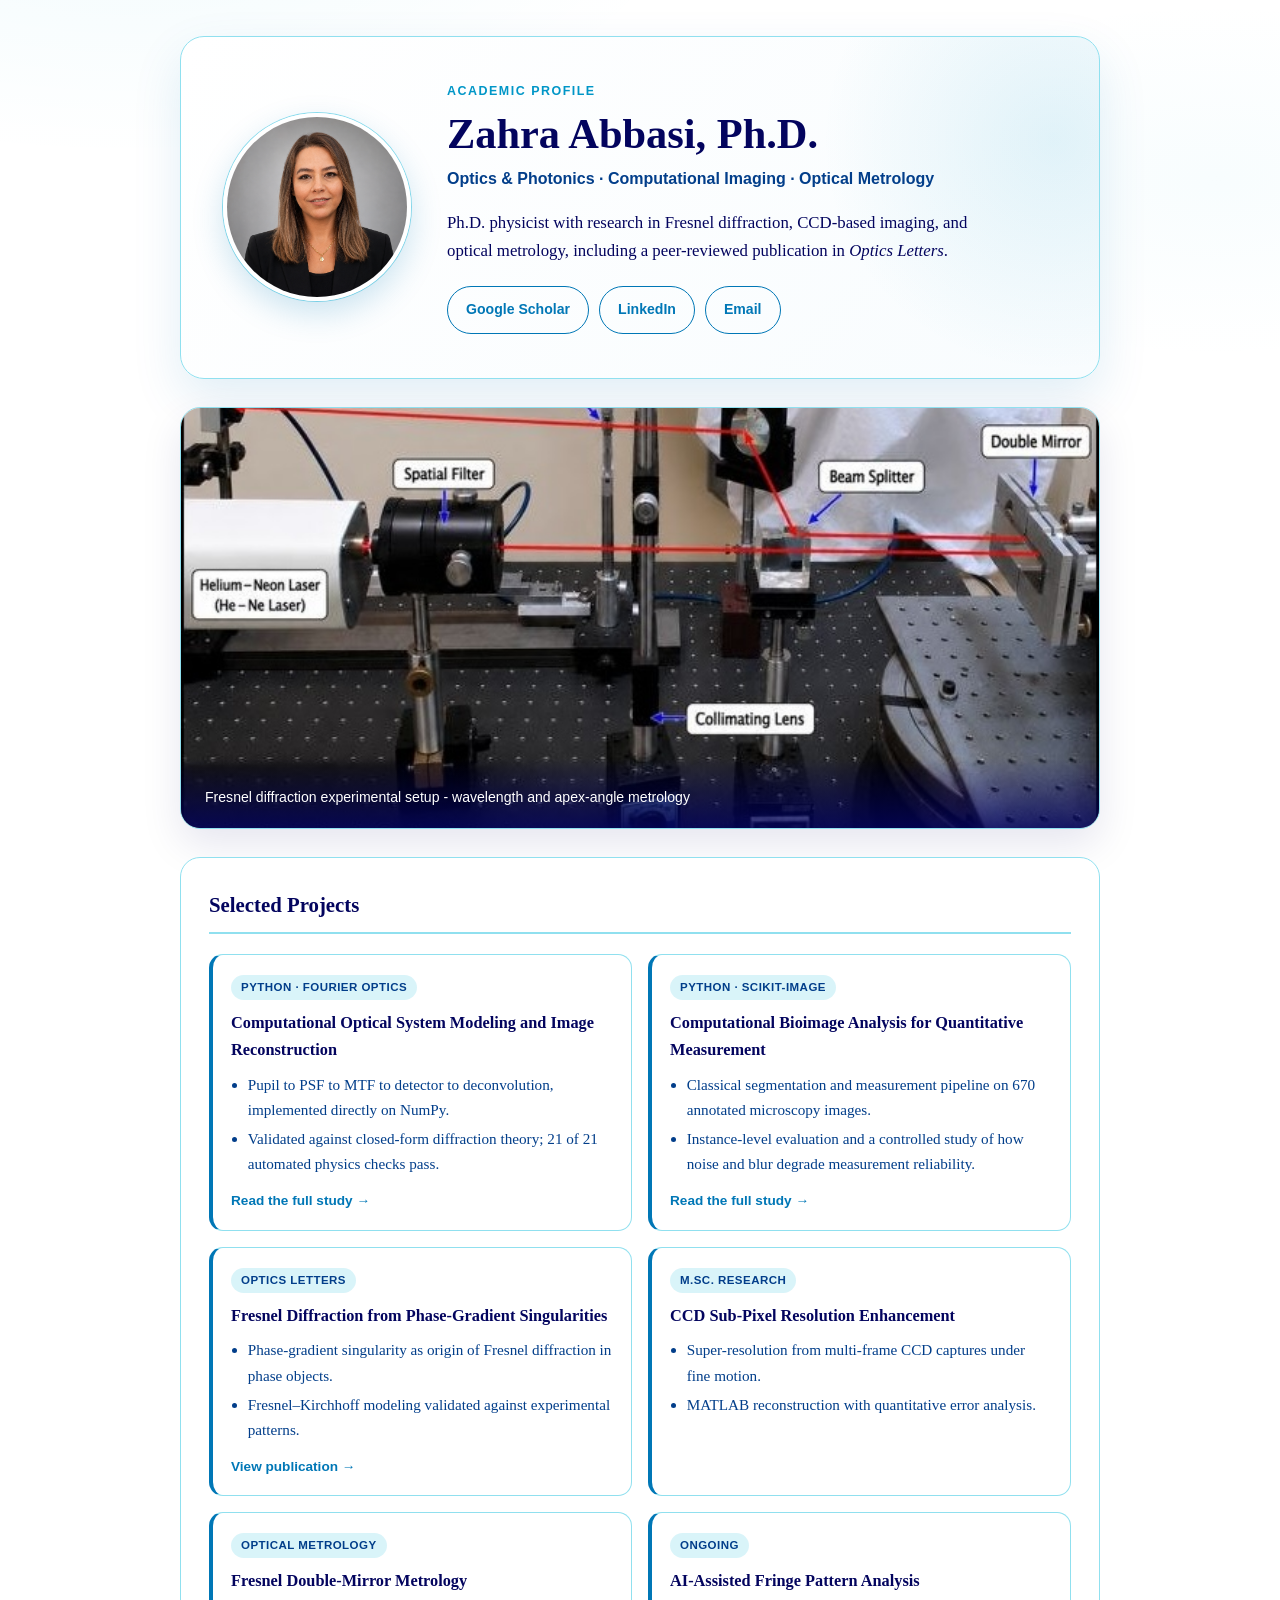
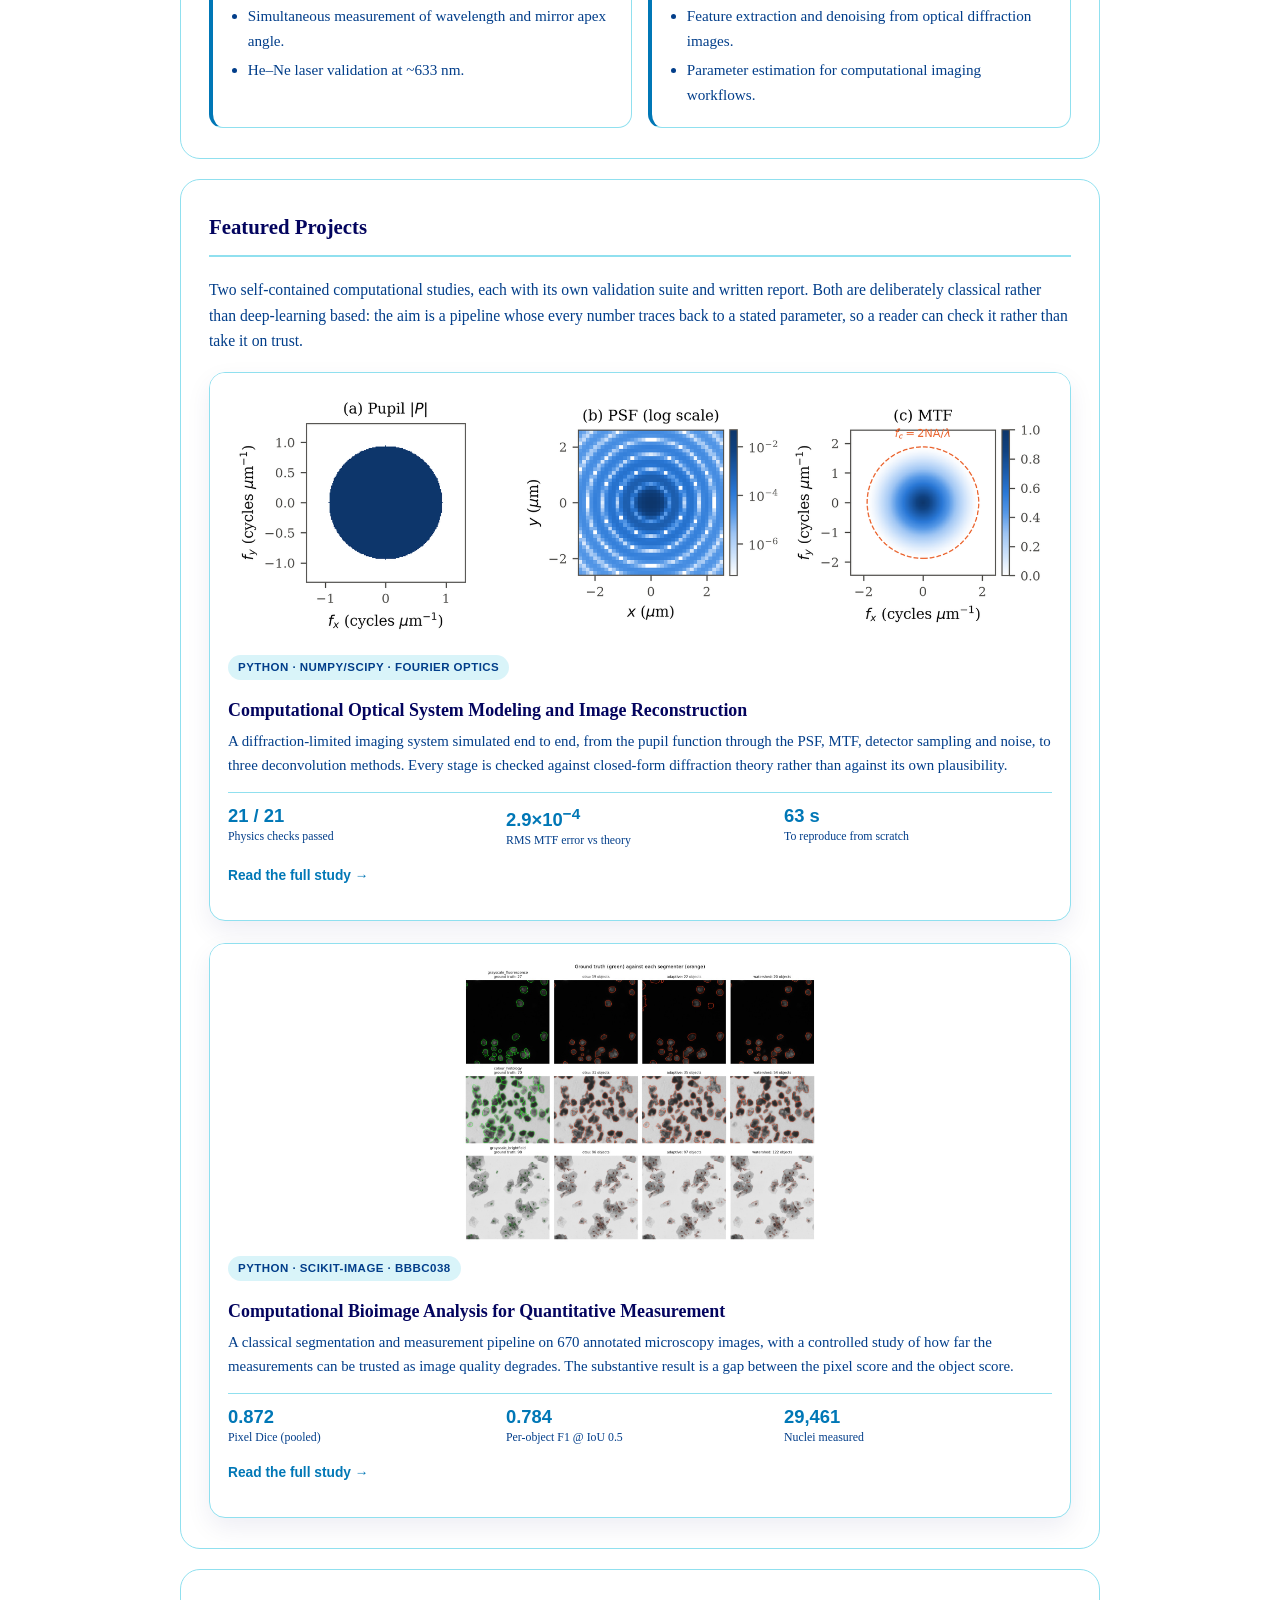
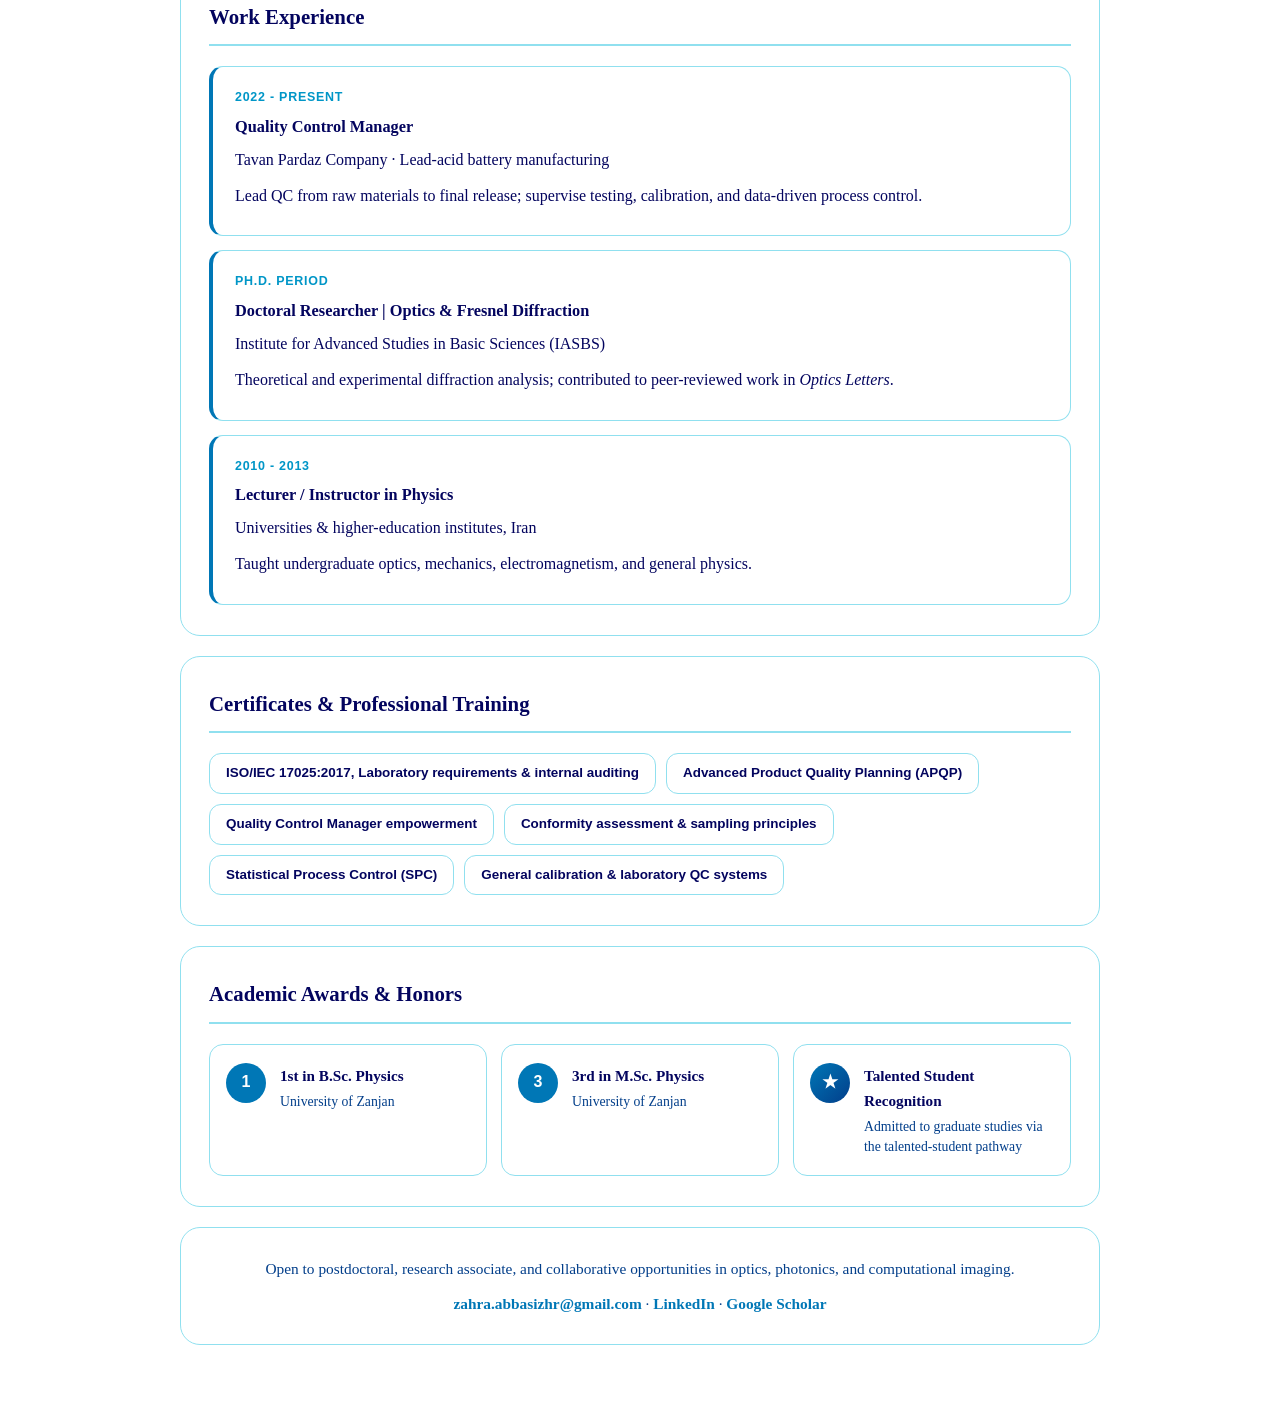
==== commit 22c7e880: "Enlarge the featured figures, drop the report PDFs, tighten the claims The two featured cards sat si" ====
--- a/index.html
+++ b/index.html
@@ -58,8 +58,8 @@
         <img
           src="resources/setup.jpeg"
           alt="Fresnel diffraction experimental setup"
-          width="1200"
-          height="500"
+          width="634"
+          height="629"
           onerror="this.onerror=null;this.src='resources/setup.svg'"
         />
         <figcaption class="setup-caption">
@@ -142,13 +142,15 @@
       <div class="featured-grid">
         <article class="featured-card reveal-child" style="--delay: 0.05s">
           <div class="featured-thumb">
-            <img
-              src="resources/optics_pupil_psf_mtf.png"
-              alt="Circular pupil, the point spread function it produces, and the resulting modulation transfer function"
-              loading="lazy"
-              width="1500"
-              height="455"
-            />
+            <button type="button" class="figure-zoom" aria-label="Enlarge: pupil, point spread function and modulation transfer function">
+              <img
+                src="resources/optics_pupil_psf_mtf.png"
+                alt="Circular pupil, the point spread function it produces, and the resulting modulation transfer function"
+                loading="lazy"
+                width="1500"
+                height="455"
+              />
+            </button>
           </div>
           <div class="featured-body">
             <span class="tag">Python · NumPy/SciPy · Fourier optics</span>
@@ -175,18 +177,21 @@
             </div>
             <p class="featured-links">
               <a href="projects/computational-optics.html">Read the full study &rarr;</a>
-              <a class="secondary" href="resources/computational_optics_report.pdf" target="_blank" rel="noopener">Report (PDF)</a>
             </p>
           </div>
         </article>
 
         <article class="featured-card reveal-child" style="--delay: 0.1s">
           <div class="featured-thumb">
-            <img
-              src="resources/bioimage_segmentation.jpg"
-              alt="Ground-truth nuclei outlines compared against three segmentation methods"
-              loading="lazy"
-            />
+            <button type="button" class="figure-zoom" aria-label="Enlarge: ground-truth nuclei outlines against three segmentation methods">
+              <img
+                src="resources/bioimage_segmentation.jpg"
+                alt="Ground-truth nuclei outlines compared against three segmentation methods"
+                loading="lazy"
+                width="1400"
+                height="1106"
+              />
+            </button>
           </div>
           <div class="featured-body">
             <span class="tag">Python · scikit-image · BBBC038</span>
@@ -213,7 +218,6 @@
             </div>
             <p class="featured-links">
               <a href="projects/bioimage.html">Read the full study &rarr;</a>
-              <a class="secondary" href="resources/bioimage_report.pdf" target="_blank" rel="noopener">Report (PDF)</a>
             </p>
           </div>
         </article>
--- a/style.css
+++ b/style.css
@@ -39,6 +39,12 @@
   color: var(--text);
   line-height: 1.65;
   overflow-x: hidden;
+}
+
+/* No image may render wider than the box that holds it, whatever its intrinsic
+   size or its width/height attributes say. */
+img {
+  max-width: 100%;
 }
 
 .ambient {
@@ -761,8 +767,8 @@
 
 .featured-grid {
   display: grid;
-  grid-template-columns: repeat(auto-fit, minmax(340px, 1fr));
-  gap: 20px;
+  grid-template-columns: 1fr;
+  gap: 22px;
 }
 
 .featured-card {
@@ -781,20 +787,21 @@
   box-shadow: 0 16px 36px rgba(0, 119, 182, 0.16);
 }
 
-/* A fixed-height band so two cards of different figure aspect ratios still
-   line up. object-fit: contain rather than cover, because these are plots:
-   cropping one would cut off an axis. */
+/* The figure keeps its own aspect ratio and is only capped in height, so it is
+   never stretched or cropped -- these are plots, and cropping one would cut off
+   an axis. Click to enlarge for the panel detail. */
 .featured-thumb {
   display: block;
   margin: 0;
-  padding: 14px 14px 0;
+  padding: 18px 18px 0;
   background: #ffffff;
 }
 
 .featured-thumb img {
   display: block;
   width: 100%;
-  height: 180px;
+  height: auto;
+  max-height: 280px;
   object-fit: contain;
   object-position: center;
 }
@@ -830,9 +837,6 @@
   margin: 0 0 16px;
   padding: 12px 0 0;
   border-top: 1px solid var(--border);
-  /* Reserve two lines for the label so a wrapped label in one card does not
-     push its link row out of line with the card beside it. */
-  min-height: 74px;
 }
 
 .featured-metrics div {
@@ -1111,12 +1115,12 @@
     padding: 22px 16px 14px;
   }
 
-  .featured-grid {
-    grid-template-columns: 1fr;
+  .featured-thumb {
+    padding: 12px 12px 0;
   }
 
   .featured-thumb img {
-    height: 150px;
+    max-height: 200px;
   }
 
   .project-hero {
